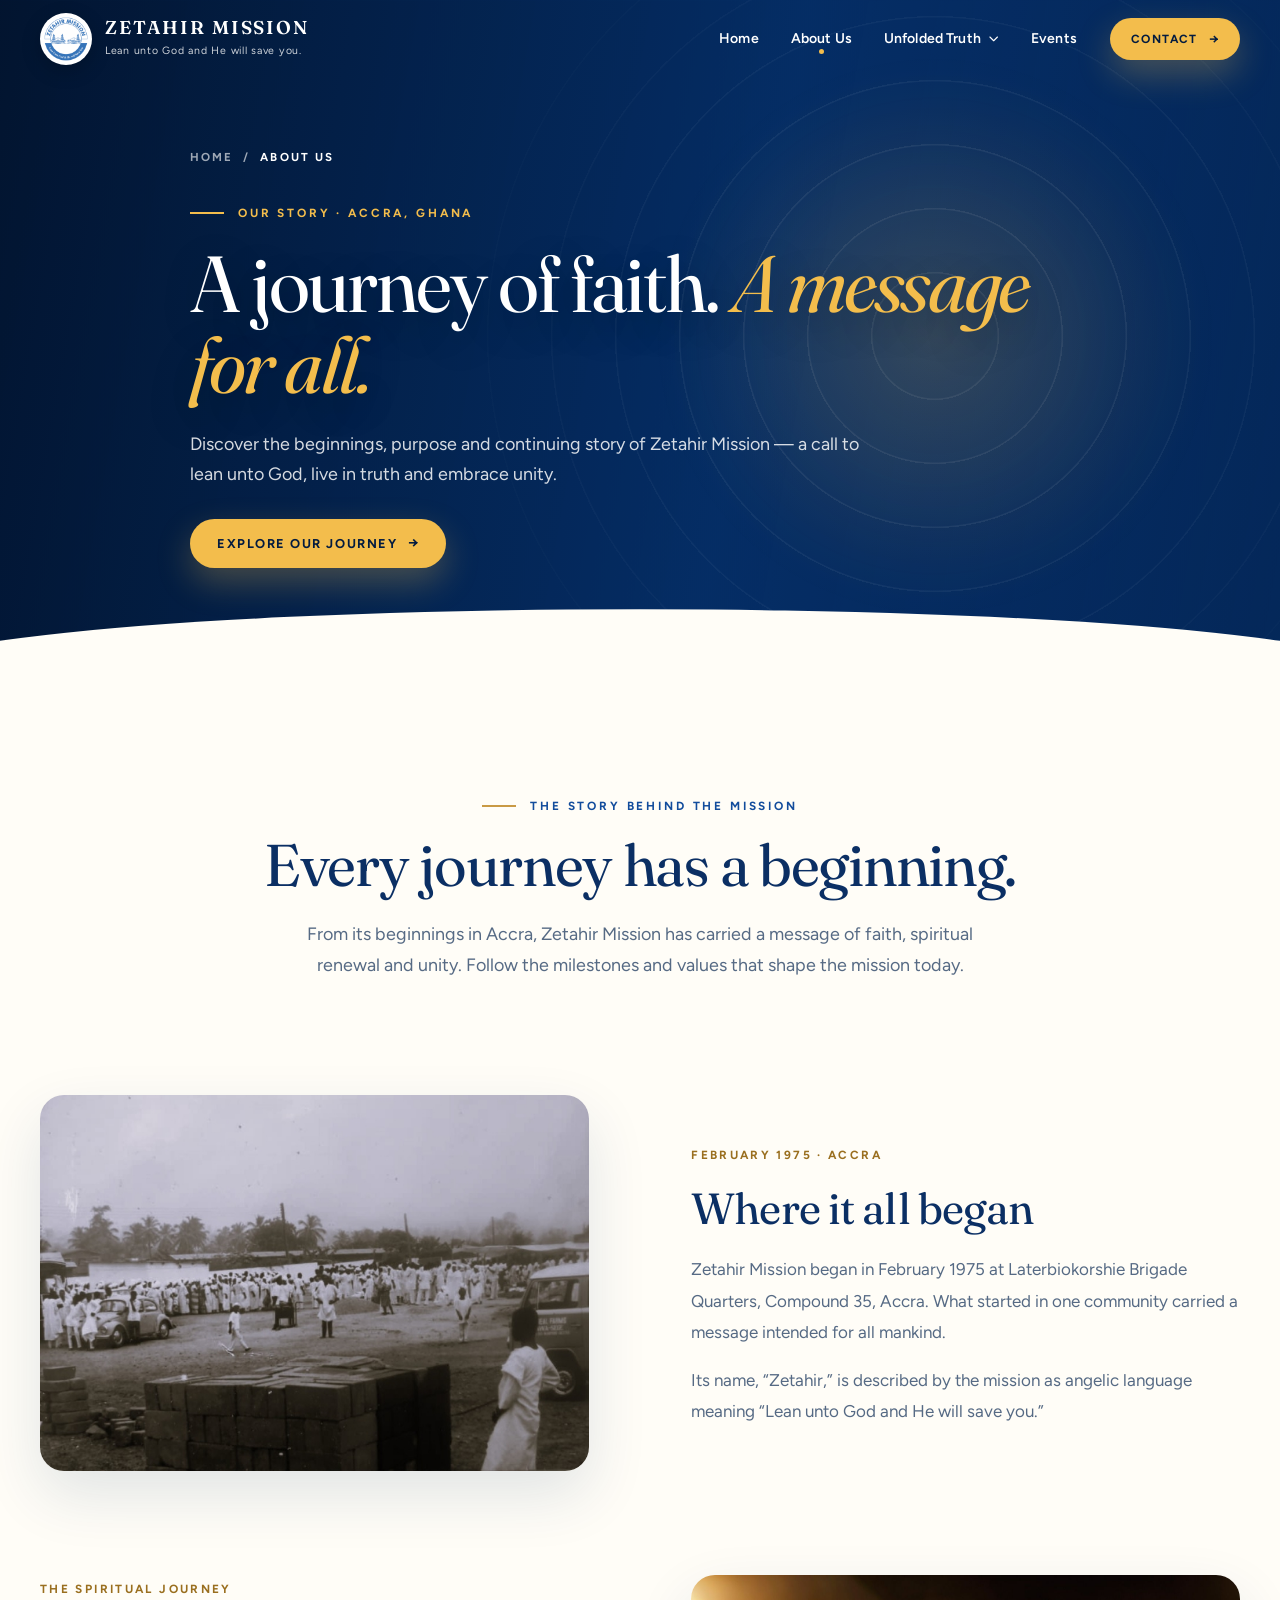
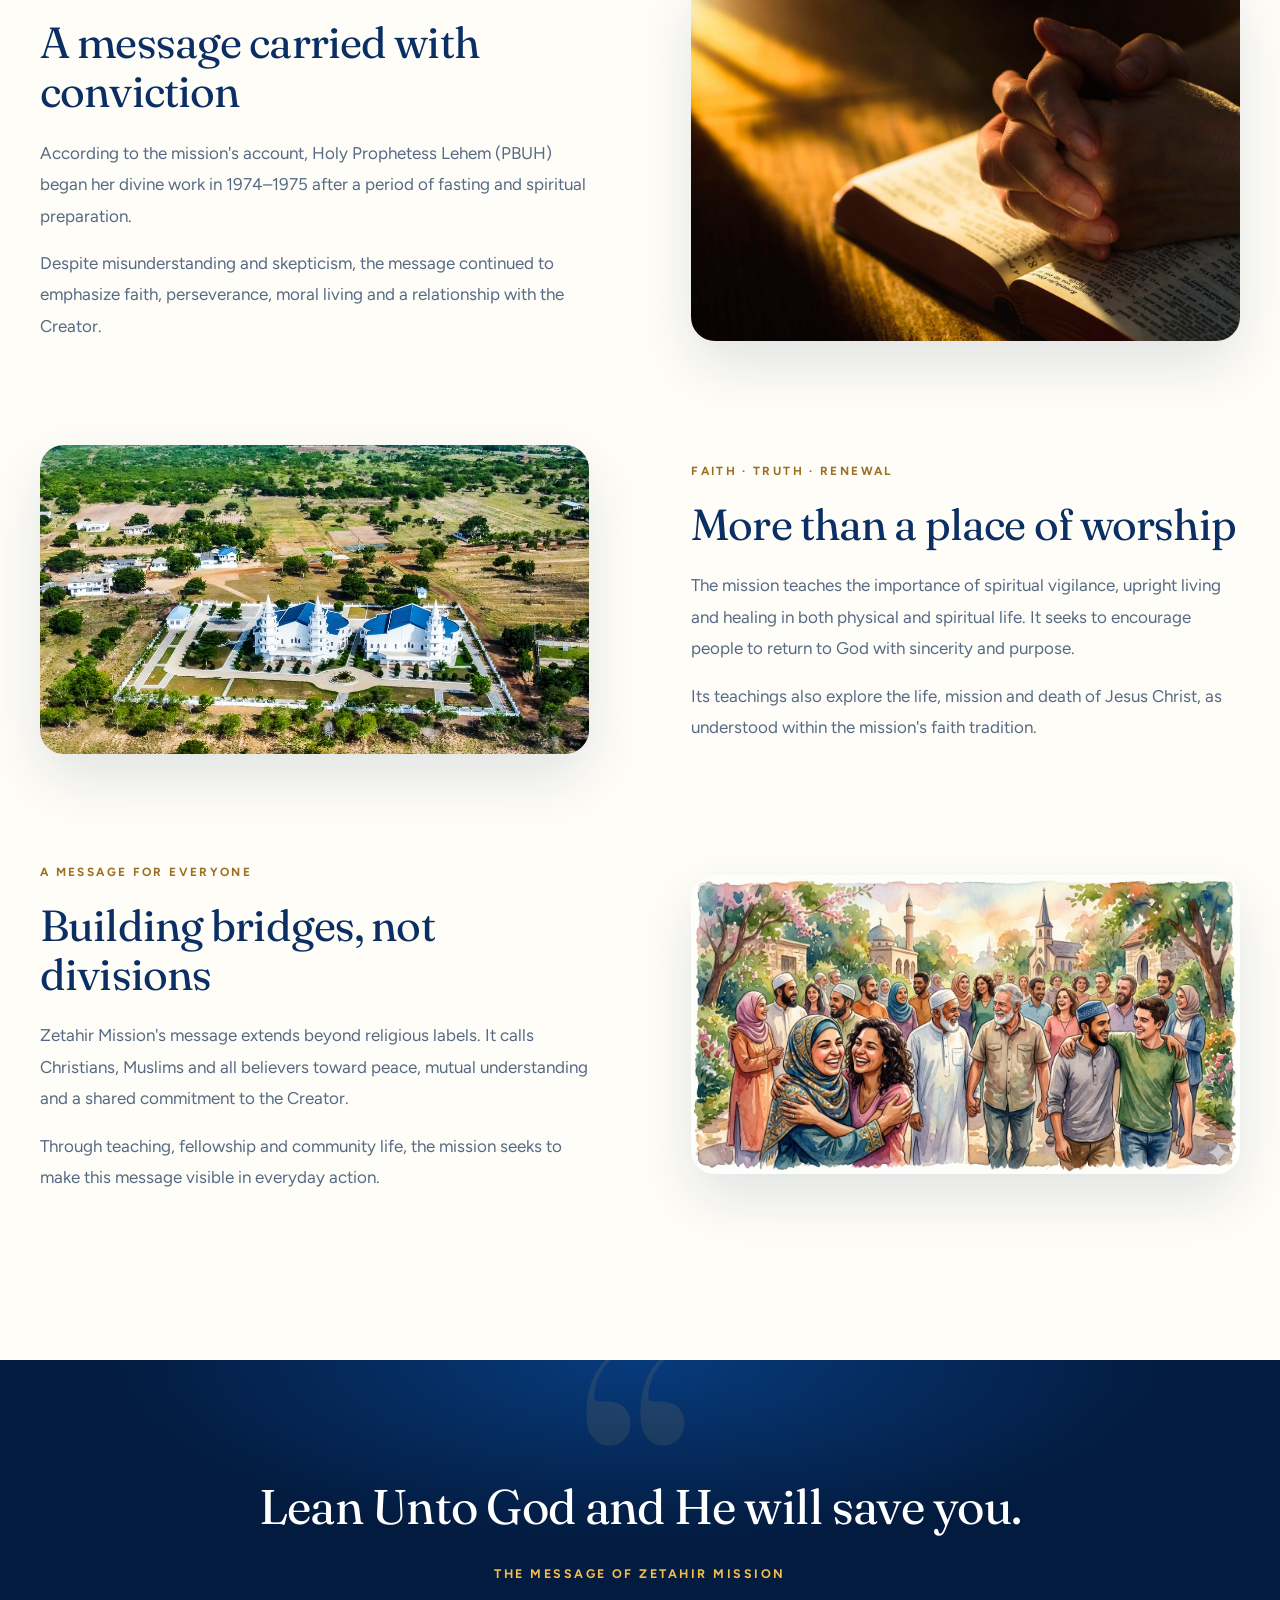
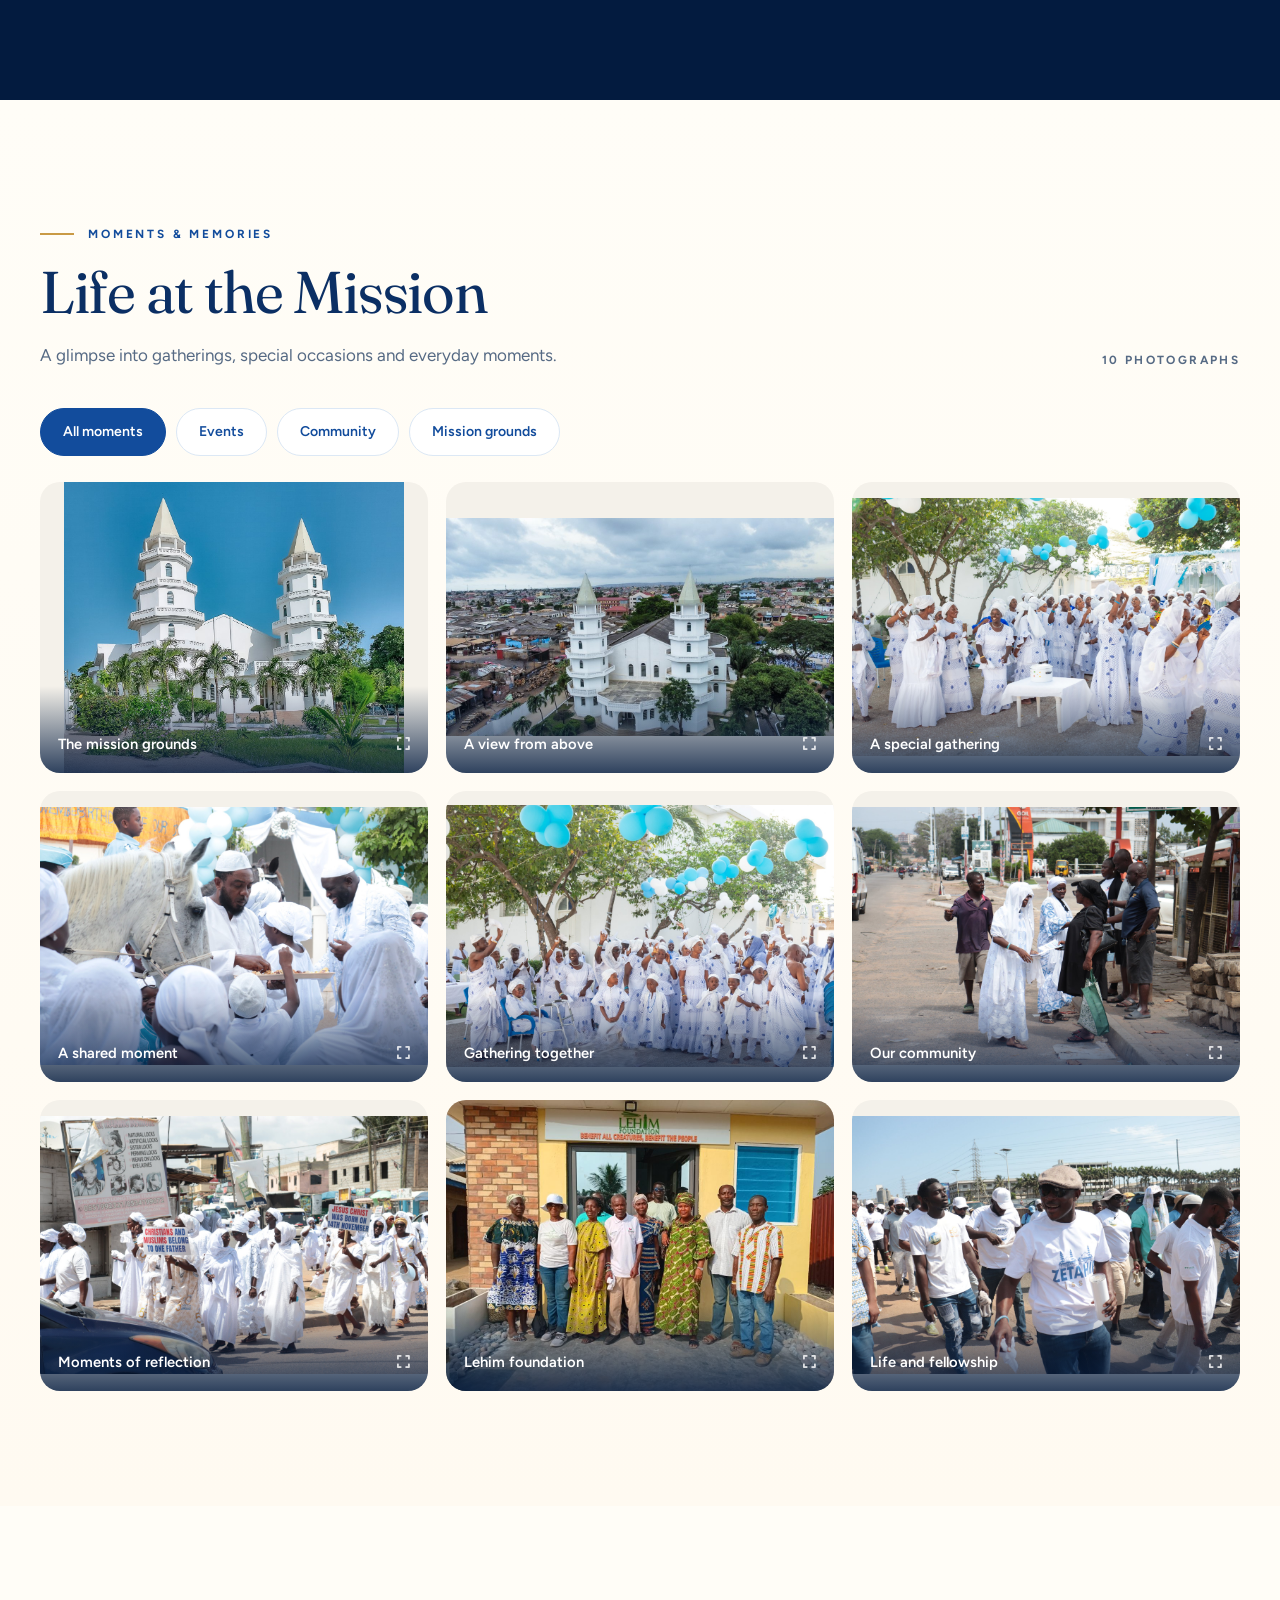
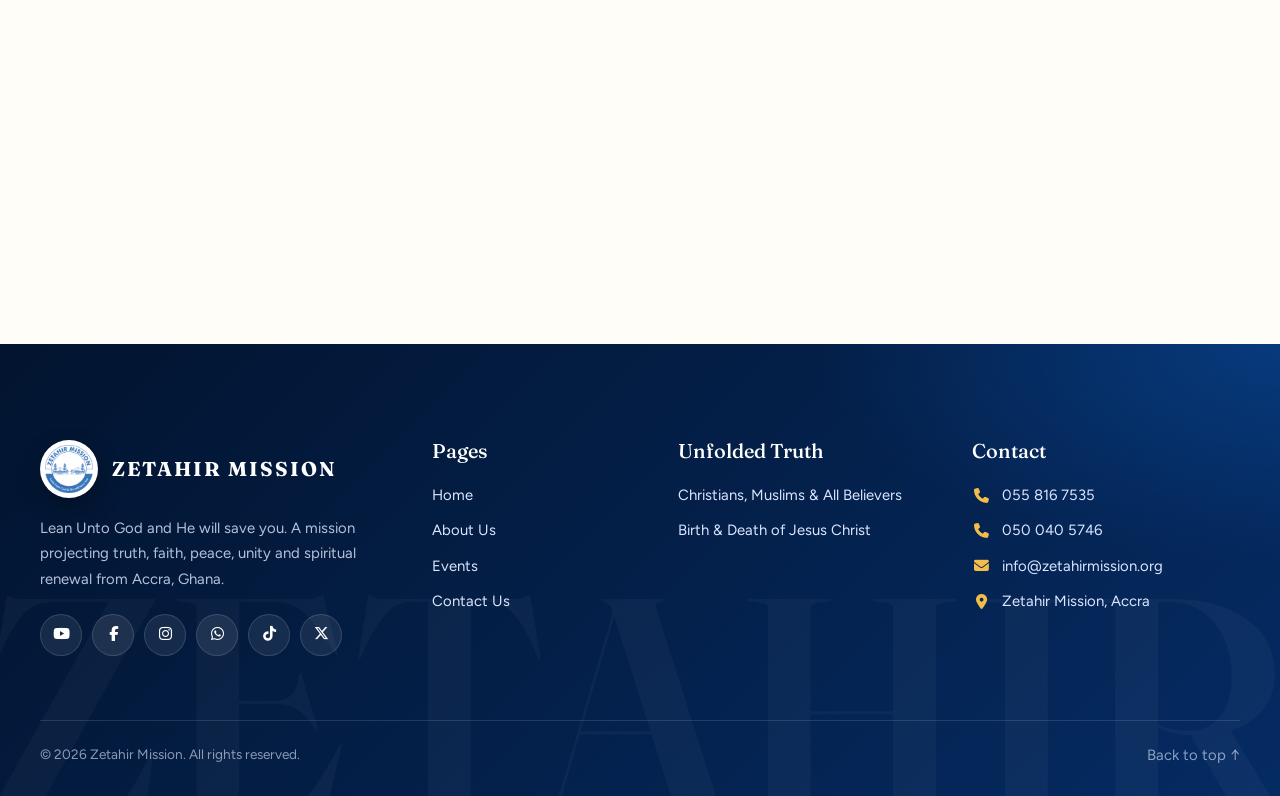
==== about.html @ e9dc1710 "add" ====
<!DOCTYPE html>
<html lang="en">
<head>
<meta charset="utf-8">
<meta name="viewport" content="width=device-width,initial-scale=1,viewport-fit=cover">
<title>About — Zetahir Mission</title>
<meta name="description" content="The story of Zetahir Mission: founded in Accra in February 1975, a message of faith, truth, spiritual renewal and unity for all believers.">
<meta name="theme-color" content="#031b3f">
<meta property="og:site_name" content="Zetahir Mission">
<meta property="og:title" content="About — Zetahir Mission">
<meta property="og:description" content="The story of Zetahir Mission: founded in Accra in February 1975, a message of faith, truth, spiritual renewal and unity for all believers.">
<meta property="og:type" content="website">
<link rel="icon" href="images/zlogo.png" type="image/png">
<link rel="apple-touch-icon" href="images/zlogo.png">
<link rel="preconnect" href="https://fonts.googleapis.com">
<link rel="preconnect" href="https://fonts.gstatic.com" crossorigin>
<link rel="stylesheet" href="https://fonts.googleapis.com/css2?family=Figtree:wght@400;500;600;700;800&family=Fraunces:ital,opsz,wght@0,9..144,300..700;1,9..144,300..700&display=swap">
<link rel="stylesheet" href="https://cdnjs.cloudflare.com/ajax/libs/font-awesome/6.7.2/css/all.min.css">
<link rel="stylesheet" href="css/common.css">
<link rel="stylesheet" href="css/aboutus.css">
<script>document.documentElement.classList.add('js')</script>
</head>
<body class="page-about">
<span id="top-of-page"></span>
<header class="site-header">
<a class="skip-link" href="#main">Skip to content</a>
<div class="container nav">
<a class="brand" href="index.html" aria-label="Zetahir Mission, home">
<img src="images/zlogo.png" alt="" width="52" height="52">
<span class="brand-text"><span class="brand-name">Zetahir Mission</span><span class="brand-tag">Lean unto God and He will save you.</span></span>
</a>
<button class="menu-btn" id="hamburger" type="button" aria-controls="navPanel" aria-expanded="false" aria-label="Open menu"><span></span><span></span></button>
<nav class="nav-panel" id="navPanel" aria-label="Main">
<ul class="nav-links">
<li><a href="index.html">Home</a></li>
<li><a href="about.html" aria-current="page">About Us</a></li>
<li class="has-sub">
<button class="sub-toggle" type="button" aria-expanded="false" aria-haspopup="true">Unfolded Truth <i class="fa-solid fa-chevron-down" aria-hidden="true"></i></button>
<ul class="sub">
<li><a href="christians-muslims-all-believers.html">Christians, Muslims &amp; All Believers</a></li>
<li><a href="birth-and-death.html">Birth &amp; Death of Jesus Christ</a></li>
</ul>
</li>
<li><a href="events.html">Events</a></li>
</ul>
<a class="btn btn-gold btn-sm nav-cta" href="contact.html">Contact</a>
</nav>
</div>
</header>
<main id="main">
<section class="page-hero" style="--hero-img:url('images/official/HP--30.jpg')">
<div class="container page-hero-inner">
<nav class="crumbs" aria-label="Breadcrumb"><a href="index.html">Home</a><span aria-hidden="true">/</span><span aria-current="page">About Us</span></nav>
<p class="eyebrow">Our Story · Accra, Ghana</p>
<h1>A journey of faith. <em>A message for all.</em></h1>
<p class="lede">Discover the beginnings, purpose and continuing story of Zetahir Mission — a call to lean unto God, live in truth and embrace unity.</p>
<a class="btn btn-gold" href="#our-journey">Explore our journey</a>
</div>
</section>

<section class="about-intro section" id="our-journey">
<div class="container">
<p class="eyebrow">The Story Behind the Mission</p>
<h2 class="section-title">Every journey has a beginning.</h2>
<p class="about-lead">From its beginnings in Accra, Zetahir Mission has carried a message of faith, spiritual renewal and unity. Follow the milestones and values that shape the mission today.</p>
</div>
</section>

<section class="story-timeline"><div class="container">
<article class="story-row"><div class="story-visual"><img src="images/official/oldZTimg3.jpg" alt="Aerial view of the mission grounds" loading="lazy"></div><div class="story-content"><span class="story-kicker">FEBRUARY 1975 · ACCRA</span><h2>Where it all began</h2><p>Zetahir Mission began in February 1975 at Laterbiokorshie Brigade Quarters, Compound 35, Accra. What started in one community carried a message intended for all mankind.</p><p>Its name, “Zetahir,” is described by the mission as angelic language meaning “Lean unto God and He will save you.”</p></div></article>
<article class="story-row reverse"><div class="story-visual"><img src="images/official/persistent prayers.jpg" alt="Photograph representing the mission's early journey" loading="lazy"></div><div class="story-content"><span class="story-kicker">THE SPIRITUAL JOURNEY</span><h2>A message carried with conviction</h2><p>According to the mission's account, Holy Prophetess Lehem (PBUH) began her divine work in 1974–1975 after a period of fasting and spiritual preparation.</p><p>Despite misunderstanding and skepticism, the message continued to emphasize faith, perseverance, moral living and a relationship with the Creator.</p></div></article>
<article class="story-row"><div class="story-visual"><img src="images/official/dji_fly_20230507_081540_103_1685180975117_photo_optimized.jpg" alt="Mission gathering and community setting" loading="lazy"></div><div class="story-content"><span class="story-kicker">FAITH · TRUTH · RENEWAL</span><h2>More than a place of worship</h2><p>The mission teaches the importance of spiritual vigilance, upright living and healing in both physical and spiritual life. It seeks to encourage people to return to God with sincerity and purpose.</p><p>Its teachings also explore the life, mission and death of Jesus Christ, as understood within the mission's faith tradition.</p></div></article>
<article class="story-row reverse"><div class="story-visual"><img src="images/official/christians and muslims.png" alt="A moment from the mission's community life" loading="lazy"></div><div class="story-content"><span class="story-kicker">A MESSAGE FOR EVERYONE</span><h2>Building bridges, not divisions</h2><p>Zetahir Mission's message extends beyond religious labels. It calls Christians, Muslims and all believers toward peace, mutual understanding and a shared commitment to the Creator.</p><p>Through teaching, fellowship and community life, the mission seeks to make this message visible in everyday action.</p></div></article>
</div></section>

<section class="quote-section">
<div class="container">
<blockquote>Lean Unto God and He will save you.</blockquote>
<cite>The message of Zetahir Mission</cite>
</div>
</section>

<section class="gallery-section section" id="gallery"><div class="container">
<div class="gallery-heading">
<div><p class="eyebrow">Moments &amp; Memories</p><h2 class="section-title">Life at the Mission</h2><p class="section-copy" style="margin-top:16px">A glimpse into gatherings, special occasions and everyday moments.</p></div>
<span class="gallery-count" aria-live="polite">10 PHOTOGRAPHS</span>
</div>
<div class="gallery-filters" role="group" aria-label="Filter gallery">
<button type="button" class="gallery-filter active" data-filter="all" aria-pressed="true">All moments</button>
<button type="button" class="gallery-filter" data-filter="events" aria-pressed="false">Events</button>
<button type="button" class="gallery-filter" data-filter="community" aria-pressed="false">Community</button>
<button type="button" class="gallery-filter" data-filter="grounds" aria-pressed="false">Mission grounds</button>
</div>

<div class="gallery-grid-new">

    <button
        class="gallery-tile"
        type="button"
        data-category="grounds"
        data-image="images/gallery/photo-01.jpg"
        data-caption="The mission grounds"
        aria-label="View photo: The mission grounds"
    >
        <img
            src="images/official/HP--29.jpg"
            alt="The mission grounds"
            loading="lazy"
        >

        <span class="gallery-overlay">
            <span>The mission grounds</span>
            <i class="fa-solid fa-expand" aria-hidden="true"></i>
        </span>
    </button>

    <button
        class="gallery-tile"
        type="button"
        data-category="grounds"
        data-image="images/gallery/photo-02.jpg"
        data-caption="A view from above"
        aria-label="View photo: A view from above"
    >
        <img
            src="images/official/dji_fly_20230422_160206_53_1682179811916_photo_optimized.jpg"
            alt="A view from above"
            loading="lazy"
        >

        <span class="gallery-overlay">
            <span>A view from above</span>
            <i class="fa-solid fa-expand" aria-hidden="true"></i>
        </span>
    </button>

    <button
        class="gallery-tile"
        type="button"
        data-category="events"
        data-image="images/gallery/photo-03.jpg"
        data-caption="A special gathering"
        aria-label="View photo: A special gathering"
    >
        <img
            src="images/official/_MG_0618.jpg"
            alt="A special gathering"
            loading="lazy"
        >

        <span class="gallery-overlay">
            <span>A special gathering</span>
            <i class="fa-solid fa-expand" aria-hidden="true"></i>
        </span>
    </button>

    <!-- <button
        class="gallery-tile"
        type="button"
        data-category="grounds"
        data-image="images/gallery/photo-04.jpg"
        data-caption="Spaces and surroundings"
        aria-label="View photo: Spaces and surroundings"
    >
        <img
            src="images/gallery/photo-04.jpg"
            alt="Spaces and surroundings"
            loading="lazy"
        >

        <span class="gallery-overlay">
            <span>Spaces and surroundings</span>
            <i class="fa-solid fa-expand" aria-hidden="true"></i>
        </span>
    </button> -->

    <button
        class="gallery-tile"
        type="button"
        data-category="community"
        data-image="images/gallery/photo-05.jpg"
        data-caption="A shared moment"
        aria-label="View photo: A shared moment"
    >
        <img
            src="images/official/IMG_7099.JPG"
            alt="A shared moment"
            loading="lazy"
        >

        <span class="gallery-overlay">
            <span>A shared moment</span>
            <i class="fa-solid fa-expand" aria-hidden="true"></i>
        </span>
    </button>

    <button
        class="gallery-tile"
        type="button"
        data-category="events"
        data-image="images/gallery/photo-06.jpg"
        data-caption="Gathering together"
        aria-label="View photo: Gathering together"
    >
        <img
            src="images/official/_MG_0643.jpg"
            alt="Gathering together"
            loading="lazy"
        >

        <span class="gallery-overlay">
            <span>Gathering together</span>
            <i class="fa-solid fa-expand" aria-hidden="true"></i>
        </span>
    </button>

    <button
        class="gallery-tile"
        type="button"
        data-category="community"
        data-image="images/gallery/photo-07.jpg"
        data-caption="Our community"
        aria-label="View photo: Our community"
    >
        <img
            src="images/official/IMG_6646.JPG"
            alt="Our community"
            loading="lazy"
        >

        <span class="gallery-overlay">
            <span>Our community</span>
            <i class="fa-solid fa-expand" aria-hidden="true"></i>
        </span>
    </button>

    <button
        class="gallery-tile"
        type="button"
        data-category="events"
        data-image="images/gallery/photo-08.jpg"
        data-caption="Moments of reflection"
        aria-label="View photo: Moments of reflection"
    >
        <img
            src="images/official/IMG_6878.JPG"
            alt="Moments of reflection"
            loading="lazy"
        >

        <span class="gallery-overlay">
            <span>Moments of reflection</span>
            <i class="fa-solid fa-expand" aria-hidden="true"></i>
        </span>
    </button>

    <button
        class="gallery-tile"
        type="button"
        data-category="grounds"
        data-image="images/gallery/photo-09.jpg"
        data-caption="Around the mission"
        aria-label="View photo: Around the mission"
    >
        <img
            src="images/official/lehim foundation.jpeg"
            alt="Lehim foundation"
            loading="lazy"
        >

        <span class="gallery-overlay">
            <span>Lehim foundation</span>
            <i class="fa-solid fa-expand" aria-hidden="true"></i>
        </span>
    </button>

    <button
        class="gallery-tile"
        type="button"
        data-category="community"
        data-image="images/gallery/photo-10.jpg"
        data-caption="Life and fellowship"
        aria-label="View photo: Life and fellowship"
    >
        <img
            src="images/official/IMG_3451.JPG"
            alt="Life and fellowship"
            loading="lazy"
        >

        <span class="gallery-overlay">
            <span>Life and fellowship</span>
            <i class="fa-solid fa-expand" aria-hidden="true"></i>
        </span>
    </button>

</div>

</div></section>

<section class="cta-band"><div class="container">
<div class="cta-card">
<div>
<p class="eyebrow">Stay Connected</p>
<h2>Be part of the story.</h2>
<p>Discover upcoming gatherings and find out how to connect with Zetahir Mission.</p>
</div>
<div class="cta-actions">
<a class="btn btn-gold" href="events.html">Explore events</a>
<a class="btn btn-ghost" href="contact.html">Contact us</a>
</div>
</div>
</div></section>
</main>
<div class="gallery-lightbox" id="galleryLightbox" role="dialog" aria-modal="true" aria-label="Photo viewer" hidden><button type="button" class="lightbox-close" aria-label="Close photo viewer">&times;</button><button type="button" class="lightbox-prev" aria-label="Previous photo">&#8249;</button><figure><img src="" alt=""><figcaption></figcaption></figure><button type="button" class="lightbox-next" aria-label="Next photo">&#8250;</button></div>
<footer class="footer">
<div class="container">
<div class="footer-grid">
<div class="footer-col">
<div class="footer-logo"><img src="images/zlogo.png" alt="" width="58" height="58"><strong>Zetahir Mission</strong></div>
<p>Lean Unto God and He will save you. A mission projecting truth, faith, peace, unity and spiritual renewal from Accra, Ghana.</p>
<div class="socials" aria-label="Zetahir Mission social media">
<a aria-label="YouTube" href="https://www.youtube.com/@zetahirmission" rel="noopener noreferrer" target="_blank"><i class="fa-brands fa-youtube"></i></a>
<a aria-label="Facebook" href="https://www.facebook.com/zetahirmission" rel="noopener noreferrer" target="_blank"><i class="fa-brands fa-facebook-f"></i></a>
<a aria-label="Instagram" href="https://www.instagram.com/zetahirmission" rel="noopener noreferrer" target="_blank"><i class="fa-brands fa-instagram"></i></a>
<a aria-label="WhatsApp" href="https://wa.me/233558167535" rel="noopener noreferrer" target="_blank"><i class="fa-brands fa-whatsapp"></i></a>
<a aria-label="TikTok" href="https://www.tiktok.com/@mission.zetahir?_r=1&amp;_t=ZS-98vcGYp7Eo9" rel="noopener noreferrer" target="_blank"><i class="fa-brands fa-tiktok"></i></a>
<a aria-label="X / Twitter" href="https://x.com/zetahirmission?s=11" rel="noopener noreferrer" target="_blank"><i class="fa-brands fa-x-twitter"></i></a>
</div>
</div>
<div class="footer-col">
<h4>Pages</h4>
<a href="index.html">Home</a>
<a href="about.html">About Us</a>
<a href="events.html">Events</a>
<a href="contact.html">Contact Us</a>
</div>
<div class="footer-col">
<h4><a href="index.html#unfolded-truth">Unfolded Truth</a></h4>
<a href="christians-muslims-all-believers.html">Christians, Muslims &amp; All Believers</a>
<a href="birth-and-death.html">Birth &amp; Death of Jesus Christ</a>
</div>
<div class="footer-col">
<h4><a href="contact.html">Contact</a></h4>
<a class="footer-contact" href="tel:+233558167535" aria-label="Call Zetahir Mission on 055 816 7535"><i class="fa-solid fa-phone" aria-hidden="true"></i><span>055 816 7535</span></a>
<a class="footer-contact" href="tel:+233500405746" aria-label="Call Zetahir Mission on 050 040 5746"><i class="fa-solid fa-phone" aria-hidden="true"></i><span>050 040 5746</span></a>
<a class="footer-contact" href="mailto:info@zetahirmission.org" aria-label="Email Zetahir Mission at info@zetahirmission.org"><i class="fa-solid fa-envelope" aria-hidden="true"></i><span>info@zetahirmission.org</span></a>
<a class="footer-contact" href="https://maps.app.goo.gl/zoXuycbfuRJbbWBy5" rel="noopener noreferrer" target="_blank" aria-label="Open Zetahir Mission location in Google Maps"><i class="fa-solid fa-location-dot" aria-hidden="true"></i><span>Zetahir Mission, Accra</span></a>
</div>
</div>
<div class="footer-bottom">
<span>&copy; <span data-year>2026</span> Zetahir Mission. All rights reserved.</span>
<a href="#top-of-page">Back to top &uarr;</a>
</div>
</div>
</footer>
<script src="js/app.js"></script>
<script src="js/about-gallery.js"></script>
</body>
</html>
---- css/common.css ----
/* ==========================================================================
   ZETAHIR MISSION — shared design system
   Palette unchanged: deep blues, gold, ivory/cream.
   Look: arched "doorway" forms, concentric light rings, editorial serif type.
   ========================================================================== */

:root{
  --blue:#124c9c;
  --deep:#0b2f64;
  --midnight:#031b3f;
  --electric:#0e6bd8;
  --gold:#c99a45;
  --gold-bright:#f3bd4c;
  --sky:#eaf5ff;
  --cream:#fffaf1;
  --ivory:#fffdf7;
  --ink:#17304f;
  --muted:#566a84;
  --line:#dce8f5;
  --serif:"Fraunces",Georgia,"Times New Roman",serif;
  --sans:"Figtree",system-ui,-apple-system,"Segoe UI",Roboto,Arial,sans-serif;
  --nav-h:78px;
  --shadow:0 24px 60px rgba(11,47,100,.12);
  --ease:cubic-bezier(.2,.8,.2,1);
}

/* ---------- Base ---------- */
*,*::before,*::after{box-sizing:border-box}
html{scroll-behavior:smooth;scroll-padding-top:calc(var(--nav-h) + 16px);-webkit-text-size-adjust:100%}
body{margin:0;font-family:var(--sans);font-size:1.0625rem;line-height:1.7;color:var(--ink);background:var(--ivory);overflow-x:hidden;-webkit-font-smoothing:antialiased;text-rendering:optimizeLegibility}
h1,h2,h3,h4{margin:0;font-family:var(--serif);font-weight:400;font-optical-sizing:auto;line-height:1.1}
p{margin:0}
ul{margin:0;padding:0;list-style:none}
a{color:inherit;text-decoration:none}
img{max-width:100%;display:block}
button{font:inherit}
::selection{background:var(--gold-bright);color:var(--midnight)}
:focus-visible{outline:3px solid var(--gold-bright);outline-offset:3px;border-radius:6px}

.container{width:min(1200px,calc(100% - 48px));margin-inline:auto}
.skip-link{position:absolute;left:16px;top:-80px;z-index:300;background:var(--gold-bright);color:var(--midnight);padding:10px 18px;border-radius:999px;font-weight:700;transition:top .2s}
.skip-link:focus{top:12px}

/* ---------- Type & ornaments ---------- */
.eyebrow{display:inline-flex;align-items:center;gap:14px;font-size:.74rem;font-weight:700;letter-spacing:.24em;text-transform:uppercase;color:var(--blue)}
.eyebrow::before{content:"";width:34px;height:2px;background:var(--gold);flex:none}
.on-dark .eyebrow,.hero .eyebrow,.page-hero .eyebrow,.quote-section .eyebrow{color:var(--gold-bright)}
.on-dark .eyebrow::before,.hero .eyebrow::before,.page-hero .eyebrow::before{background:var(--gold-bright)}
.section{position:relative;padding:clamp(72px,9vw,128px) 0}
.section-title{font-size:clamp(2.2rem,4.6vw,3.9rem);letter-spacing:-.022em;color:var(--deep);margin-top:16px}
.section-title em,.hero h1 em{font-style:italic;color:var(--gold)}
.section-copy{color:var(--muted);max-width:62ch}
.copy-stack>*+*{margin-top:20px}
.center{text-align:center}
.center .eyebrow{justify-content:center}
.center .eyebrow::after{content:"";width:34px;height:2px;background:var(--gold);flex:none}
.center .section-copy{margin-inline:auto}

/* ---------- Buttons ---------- */
.btn{display:inline-flex;align-items:center;justify-content:center;gap:.7rem;padding:15px 26px;border-radius:999px;border:1.5px solid transparent;font-family:var(--sans);font-size:.8rem;font-weight:700;letter-spacing:.12em;text-transform:uppercase;line-height:1.2;cursor:pointer;transition:transform .3s var(--ease),background .25s,color .25s,border-color .25s,box-shadow .3s}
.btn:not(.no-arrow)::after{content:"\2192";font-size:1.1em;letter-spacing:0;transition:transform .3s var(--ease)}
.btn:hover::after{transform:translateX(4px)}
.btn:hover{transform:translateY(-2px)}
.btn-primary{background:var(--blue);color:#fff;box-shadow:0 14px 30px rgba(18,76,156,.25)}
.btn-primary:hover{background:var(--deep)}
.btn-gold{background:var(--gold-bright);color:var(--midnight);box-shadow:0 14px 34px rgba(243,189,76,.28)}
.btn-gold:hover{background:#fff}
.btn-ghost{background:transparent;color:#fff;border-color:rgba(255,255,255,.4)}
.btn-ghost:hover{background:#fff;color:var(--midnight)}
.btn-outline{background:transparent;color:var(--blue);border-color:rgba(18,76,156,.35)}
.btn-outline:hover{background:var(--blue);color:#fff}
.btn-sm{padding:12px 20px;font-size:.74rem}

/* ---------- Image slots with graceful fallback ---------- */
.media{position:relative;overflow:hidden;isolation:isolate;background:linear-gradient(150deg,#0b2f64,#124c9c 62%,#0e6bd8)}
.media::before{content:"";position:absolute;inset:0;z-index:0;background:radial-gradient(circle at 72% 28%,rgba(243,189,76,.38),transparent 42%),repeating-radial-gradient(circle at 72% 28%,transparent 0 34px,rgba(255,255,255,.09) 35px 36px)}
.media-icon{position:absolute;inset:0;z-index:1;display:grid;place-items:center;color:rgba(255,255,255,.9);font-size:clamp(2.4rem,5vw,3.6rem)}
.media img{position:absolute;inset:0;z-index:2;width:100%;height:100%;object-fit:cover}
.arch-frame{border-radius:999px 999px 24px 24px;aspect-ratio:4/5;width:100%;max-width:520px;box-shadow:var(--shadow)}
.arch-frame.wide{aspect-ratio:5/6}

/* ==========================================================================
   Header & navigation
   ========================================================================== */
.site-header{--hc:#fff;--hh:rgba(255,255,255,.12);position:fixed;top:0;left:0;right:0;z-index:100;transition:background .35s,box-shadow .35s}
.site-header.is-solid{--hc:var(--deep);--hh:rgba(18,76,156,.08);background:rgba(255,253,247,.94);-webkit-backdrop-filter:saturate(160%) blur(16px);backdrop-filter:saturate(160%) blur(16px);box-shadow:0 1px 0 rgba(18,76,156,.1),0 14px 34px rgba(3,27,63,.06)}
.nav{height:var(--nav-h);display:flex;align-items:center;justify-content:space-between;gap:24px}
.brand{display:flex;align-items:center;gap:13px;color:var(--hc);min-width:0;flex:0 1 auto}
.brand img{width:52px;height:52px;flex:none;border-radius:50%;background:#fff;padding:2px;box-shadow:0 6px 20px rgba(0,0,0,.2)}
.brand-text{min-width:0}
.brand-name{display:block;font-family:var(--serif);font-weight:600;font-size:1.16rem;letter-spacing:.1em;text-transform:uppercase;line-height:1.1;white-space:nowrap}
.brand-tag{display:block;margin-top:4px;font-size:.66rem;letter-spacing:.07em;opacity:.8;white-space:nowrap}

.nav-panel{display:flex;align-items:center;gap:18px}
.nav-links{display:flex;align-items:center;gap:2px}
.nav-links>li>a,.sub-toggle{position:relative;display:inline-flex;align-items:center;gap:8px;padding:11px 15px;border:0;border-radius:999px;background:none;color:var(--hc);font:600 .88rem/1 var(--sans);letter-spacing:.01em;cursor:pointer;white-space:nowrap;transition:background .2s,color .2s}
.nav-links>li>a:hover,.sub-toggle:hover,.has-sub.open>.sub-toggle{background:var(--hh)}
.nav-links>li>a::after,.sub-toggle::after{content:"";position:absolute;left:50%;bottom:3px;width:5px;height:5px;margin-left:-2.5px;border-radius:50%;background:var(--gold-bright);transform:scale(0);transition:transform .3s var(--ease)}
.nav-links>li>a[aria-current="page"]::after,.has-sub.is-current>.sub-toggle::after{transform:scale(1)}
.sub-toggle i{font-size:.62rem;transition:transform .3s var(--ease)}
.has-sub.open>.sub-toggle i{transform:rotate(180deg)}
.has-sub{position:relative}
.sub{position:absolute;top:calc(100% + 12px);left:50%;min-width:340px;padding:8px;background:#fff;border-radius:20px;box-shadow:0 34px 80px rgba(3,27,63,.28);opacity:0;visibility:hidden;transform:translate(-50%,8px);transition:opacity .25s,transform .3s var(--ease),visibility .25s}
.sub::before{content:"";position:absolute;left:0;right:0;top:-14px;height:14px}
.has-sub.open>.sub{opacity:1;visibility:visible;transform:translate(-50%,0)}
@media (hover:hover) and (min-width:1025px){.has-sub:hover>.sub{opacity:1;visibility:visible;transform:translate(-50%,0)}.has-sub:hover>.sub-toggle{background:var(--hh)}.has-sub:hover>.sub-toggle i{transform:rotate(180deg)}}
.sub a{display:block;padding:13px 16px;border-radius:13px;color:var(--ink);font-size:.95rem;font-weight:600;line-height:1.35;transition:background .2s,color .2s}
.sub a:hover,.sub a[aria-current="page"]{background:var(--sky);color:var(--blue)}

.menu-btn{display:none;position:relative;flex:none;width:50px;height:50px;border-radius:50%;border:1.5px solid currentColor;background:transparent;color:var(--hc);cursor:pointer}
.menu-btn span{position:absolute;left:14px;right:14px;height:2px;border-radius:2px;background:currentColor;transition:transform .3s var(--ease),top .3s var(--ease)}
.menu-btn span:nth-child(1){top:19px}
.menu-btn span:nth-child(2){top:27px}
.menu-btn[aria-expanded="true"] span:nth-child(1){top:23px;transform:rotate(45deg)}
.menu-btn[aria-expanded="true"] span:nth-child(2){top:23px;transform:rotate(-45deg)}

/* ==========================================================================
   Home hero
   ========================================================================== */
.hero{position:relative;isolation:isolate;overflow:hidden;color:#fff;display:grid;align-items:center;min-height:min(100svh,920px);padding:calc(var(--nav-h) + 40px) 0 110px;background:radial-gradient(110% 90% at 88% 8%,#0a4ba3 0%,transparent 58%),radial-gradient(80% 70% at 0% 100%,rgba(243,189,76,.2),transparent 62%),linear-gradient(160deg,#02142f,#031b3f 55%,#052a61)}
.hero::before,.page-hero::before{content:"";position:absolute;z-index:-1;right:-16%;top:50%;width:min(1100px,140vw);aspect-ratio:1;transform:translateY(-50%);border-radius:50%;background:radial-gradient(circle,rgba(243,189,76,.2),transparent 36%),repeating-radial-gradient(circle,transparent 0 62px,rgba(255,255,255,.07) 63px 64px);-webkit-mask-image:radial-gradient(circle,#000 18%,transparent 68%);mask-image:radial-gradient(circle,#000 18%,transparent 68%);animation:halo 9s ease-in-out infinite alternate;pointer-events:none}
@keyframes halo{from{transform:translateY(-50%) scale(.97);opacity:.75}to{transform:translateY(-50%) scale(1.04);opacity:1}}
.hero::after,.page-hero::after{content:"";position:absolute;z-index:2;left:0;right:0;bottom:-1px;height:64px;background:var(--ivory);clip-path:ellipse(58% 100% at 50% 100%);pointer-events:none}
.hero-grid{position:relative;z-index:3;display:grid;grid-template-columns:1.05fr .95fr;gap:clamp(36px,6vw,92px);align-items:center}
.hero h1{margin-top:22px;font-size:clamp(3rem,6.3vw,5.9rem);line-height:.96;letter-spacing:-.035em;font-weight:400;text-shadow:0 14px 44px rgba(0,0,0,.25)}
.hero h1 em{color:var(--gold-bright)}
.hero .intro{margin:26px 0 34px;max-width:54ch;font-size:1.14rem;color:rgba(255,255,255,.84)}
.hero-actions{display:flex;flex-wrap:wrap;gap:12px}
.mission-note{margin-top:38px;padding:4px 0 4px 20px;border-left:2px solid var(--gold-bright);font-family:var(--serif);font-style:italic;font-size:1.25rem;color:#fff;max-width:34ch}

/* Family of Abraham — an arch with a glass finish */
.family-diagram{position:relative;width:100%;max-width:470px;margin-inline:auto;padding:84px 36px 34px;text-align:center;color:#fff;background:linear-gradient(175deg,rgba(14,107,216,.32),rgba(3,27,63,.82) 62%),#04204a;border:1px solid rgba(243,189,76,.4);border-radius:999px 999px 26px 26px;box-shadow:0 44px 100px rgba(0,0,0,.4),inset 0 0 0 9px rgba(255,255,255,.03)}
.family-diagram::before{content:"";position:absolute;inset:12px;border:1px solid rgba(255,255,255,.1);border-radius:999px 999px 16px 16px;pointer-events:none}
.diagram-title{font-size:.7rem;font-weight:700;letter-spacing:.3em;color:var(--gold-bright)}
.family-diagram .god{margin-top:6px;font-family:var(--serif);font-size:3.2rem;line-height:1.1;letter-spacing:.06em;text-shadow:0 0 36px rgba(243,189,76,.5)}
.family-diagram .arrow{width:2px;height:34px;margin:4px auto 8px;background:linear-gradient(var(--gold-bright),rgba(243,189,76,.2));position:relative}
.family-diagram .arrow::after{content:"";position:absolute;left:50%;bottom:-2px;width:8px;height:8px;margin-left:-4px;border-radius:50%;background:var(--gold-bright)}
.abraham{display:inline-block;padding:10px 22px;border-radius:999px;background:var(--gold-bright);color:var(--midnight)}
.abraham strong{display:block;font-size:1.08rem;letter-spacing:.14em;line-height:1.2}
.abraham span{display:block;font-size:.6rem;font-weight:700;letter-spacing:.18em}
.branch-wrap{position:relative;display:grid;grid-template-columns:minmax(0,1fr) minmax(0,1fr);gap:14px;margin-top:34px}
.branch-wrap::before{content:"";position:absolute;top:-18px;left:25%;right:25%;height:2px;background:rgba(243,189,76,.65)}
.branch{position:relative;padding:20px 8px;border-radius:18px;background:rgba(255,255,255,.07);border:1px solid rgba(255,255,255,.15)}
.branch::before{content:"";position:absolute;top:-18px;left:50%;width:2px;height:18px;background:rgba(243,189,76,.65)}
.branch strong{display:block;font-family:var(--serif);font-size:1.3rem;font-weight:500;letter-spacing:.04em}
.branch small{display:block;margin-top:4px;font-size:.66rem;font-weight:700;letter-spacing:.2em;text-transform:uppercase;color:var(--gold-bright)}
.one-family{margin-top:26px;font-family:var(--serif);font-size:1.55rem}
.one-family span{font-style:italic;color:var(--gold-bright)}
.diagram-foot{margin:10px auto 0;max-width:34ch;font-size:.88rem;line-height:1.6;color:rgba(255,255,255,.7)}

/* ==========================================================================
   Inner-page hero
   ========================================================================== */
.page-hero{position:relative;isolation:isolate;overflow:hidden;display:flex;align-items:flex-end;color:#fff;min-height:clamp(460px,64vh,620px);padding:calc(var(--nav-h) + 70px) 0 104px;background-color:var(--midnight);background-image:linear-gradient(100deg,rgba(2,20,47,.97) 0%,rgba(5,48,107,.86) 58%,rgba(5,48,107,.6) 100%),var(--hero-img,none);background-size:cover;background-position:center}
.page-hero .container{position:relative;z-index:3}
.page-hero-inner{max-width:900px}
.crumbs{display:flex;flex-wrap:wrap;gap:10px;margin-bottom:26px;font-size:.72rem;font-weight:700;letter-spacing:.18em;text-transform:uppercase;color:rgba(255,255,255,.62)}
.crumbs a{transition:color .2s}.crumbs a:hover{color:var(--gold-bright)}
.crumbs [aria-current]{color:#fff}
.page-hero h1{margin-top:20px;font-size:clamp(2.7rem,6.2vw,5.4rem);line-height:1.02;letter-spacing:-.03em;text-shadow:0 12px 44px rgba(0,0,0,.3)}
.page-hero h1 em{font-style:italic;color:var(--gold-bright)}
.page-hero .lede{margin-top:24px;max-width:62ch;font-size:1.12rem;color:rgba(255,255,255,.84)}
.page-hero .btn{margin-top:30px}

/* ==========================================================================
   Home sections
   ========================================================================== */
.home-opening-grid{display:grid;grid-template-columns:.95fr 1.05fr;gap:clamp(36px,7vw,100px);align-items:start}
.opening-copy{font-family:var(--serif);font-size:clamp(1.12rem,1.6vw,1.32rem);line-height:1.8;color:#34506f}
.opening-copy p+p{margin-top:22px}
.opening-copy p:first-child::first-letter{float:left;margin:.08em .12em 0 0;font-size:4.4em;line-height:.78;font-weight:500;color:var(--gold)}

.two-col{display:grid;grid-template-columns:1fr 1fr;gap:clamp(36px,7vw,100px);align-items:center}
.sky{background:linear-gradient(180deg,#f4faff,var(--sky))}
.soft{background:linear-gradient(180deg,var(--ivory),var(--cream))}
.facts{display:grid;grid-template-columns:repeat(3,1fr);gap:18px;padding-top:26px;margin-top:30px!important;border-top:1px solid rgba(18,76,156,.18)}
.facts strong{display:block;font-family:var(--serif);font-size:clamp(1.7rem,3vw,2.3rem);font-weight:500;color:var(--deep);line-height:1.1}
.facts span{display:block;margin-top:4px;font-size:.8rem;line-height:1.4;color:var(--muted)}

.pillars{display:grid;grid-template-columns:repeat(4,1fr);gap:22px;margin-top:56px}
.pillar{position:relative;padding:34px 26px 30px;border-radius:22px;background:#fff;border:1px solid var(--line);transition:transform .4s var(--ease),box-shadow .4s,border-color .3s}
.pillar::before{content:"";position:absolute;top:0;left:26px;width:44px;height:3px;background:var(--gold);border-radius:0 0 3px 3px}
.pillar:hover{transform:translateY(-6px);box-shadow:var(--shadow);border-color:transparent}
.pillar .icon{display:grid;place-items:center;width:58px;height:58px;margin-bottom:22px;border-radius:50% 50% 50% 8px;background:var(--sky);color:var(--blue);font-size:1.3rem;transition:background .3s,color .3s}
.pillar:hover .icon{background:var(--blue);color:#fff}
.pillar h3{font-size:1.55rem;color:var(--deep);margin-bottom:8px}
.pillar p{font-size:.95rem;color:var(--muted)}

.purpose-grid{display:grid;grid-template-columns:repeat(3,1fr);gap:22px;margin-top:56px}
.purpose-card{position:relative;overflow:hidden;padding:40px 32px 36px;border-radius:26px;background:#fff;border:1px solid var(--line);transition:transform .4s var(--ease),box-shadow .4s}
.purpose-card:hover{transform:translateY(-6px);box-shadow:var(--shadow)}
.purpose-card>span{display:block;margin-bottom:26px;font-family:var(--serif);font-size:4.2rem;line-height:.9;font-weight:500;color:transparent;-webkit-text-stroke:1.5px var(--gold)}
.purpose-card h3{font-size:1.6rem;line-height:1.18;color:var(--deep)}
.purpose-card p{margin-top:14px;color:var(--muted);font-size:.98rem}
.purpose-heading{max-width:820px}
.purpose-heading .section-copy{margin-top:18px}

.quote-section{position:relative;isolation:isolate;overflow:hidden;padding:clamp(72px,9vw,120px) 0;text-align:center;color:#fff;background:radial-gradient(70% 90% at 50% 0,rgba(14,107,216,.4),transparent 60%),var(--midnight)}
.quote-section::before{content:"\201C";position:absolute;z-index:-1;left:50%;top:-.12em;transform:translateX(-50%);font-family:var(--serif);font-size:clamp(14rem,32vw,26rem);line-height:1;color:rgba(243,189,76,.1)}
.quote-section p,.quote-section blockquote{margin:0 auto;max-width:21em;font-family:var(--serif);font-size:clamp(1.8rem,3.8vw,3.3rem);line-height:1.28;letter-spacing:-.015em}
.quote-section small,.quote-section cite{display:block;margin-top:26px;font-style:normal;font-size:.78rem;font-weight:700;letter-spacing:.2em;text-transform:uppercase;color:var(--gold-bright)}

.card-grid{display:grid;grid-template-columns:repeat(3,1fr);gap:24px;margin-top:56px}
.info-card{display:flex;flex-direction:column;overflow:hidden;border-radius:26px;background:#fff;border:1px solid var(--line);transition:transform .4s var(--ease),box-shadow .4s}
.info-card:hover{transform:translateY(-8px);box-shadow:var(--shadow)}
.info-card .media{aspect-ratio:16/11}
.info-card .media img{transition:transform .7s var(--ease)}
.info-card:hover .media img{transform:scale(1.06)}
.info-card .content{display:flex;flex-direction:column;flex:1;padding:28px 28px 30px}
.info-card h3{font-size:1.5rem;line-height:1.2;color:var(--deep)}
.info-card p{margin-top:10px;color:var(--muted);font-size:.96rem}
.card-link{margin-top:auto;padding-top:20px;font-size:.76rem;font-weight:700;letter-spacing:.14em;text-transform:uppercase;color:var(--blue)}
.card-link::after{content:" \2192";display:inline-block;transition:transform .3s var(--ease)}
.info-card:hover .card-link::after{transform:translateX(5px)}

/* Closing call-to-action card (shared) */
.cta-band{padding:0 0 clamp(72px,9vw,120px)}
.cta-card{position:relative;isolation:isolate;overflow:hidden;display:grid;grid-template-columns:1fr auto;gap:clamp(28px,5vw,64px);align-items:center;padding:clamp(36px,6vw,76px);border-radius:36px;color:#fff;background:linear-gradient(135deg,#0b2f64,#124c9c 70%,#0e6bd8)}
.cta-card::before{content:"";position:absolute;z-index:-1;right:-12%;top:50%;width:620px;aspect-ratio:1;transform:translateY(-50%);border-radius:50%;background:radial-gradient(circle,rgba(243,189,76,.28),transparent 40%),repeating-radial-gradient(circle,transparent 0 48px,rgba(255,255,255,.08) 49px 50px)}
.cta-card h2{margin-top:14px;font-size:clamp(2rem,4vw,3.3rem);letter-spacing:-.02em}
.cta-card p:not(.eyebrow){margin-top:14px;max-width:56ch;color:rgba(255,255,255,.82)}
.cta-card .eyebrow{color:var(--gold-bright)}.cta-card .eyebrow::before{background:var(--gold-bright)}
.cta-actions{display:flex;flex-wrap:wrap;gap:12px}

/* ==========================================================================
   Article pages (teachings)
   ========================================================================== */
.read-progress{position:fixed;top:0;left:0;z-index:200;height:3px;width:0;background:linear-gradient(90deg,var(--gold),var(--gold-bright))}
.article-section{padding:clamp(56px,7vw,96px) 0 clamp(72px,9vw,120px)}
.article-grid{display:grid;grid-template-columns:minmax(0,1.55fr) minmax(300px,.7fr);gap:clamp(36px,6vw,84px);align-items:start}
.article{counter-reset:sec;max-width:70ch;font-size:1.08rem;line-height:1.9;color:#2b4462}
.article h2{counter-increment:sec;margin:60px 0 18px;font-size:clamp(1.8rem,3vw,2.4rem);letter-spacing:-.015em;color:var(--deep)}
.article h2:first-child,.article .date-banner+h2{margin-top:48px}
.article h2::before{content:counter(sec,decimal-leading-zero);display:block;margin-bottom:10px;font-family:var(--sans);font-size:.72rem;font-weight:700;letter-spacing:.26em;color:var(--gold)}
.article p{margin-bottom:20px}
.article strong{color:var(--deep)}
.article .callout{margin:34px 0;padding:26px 30px;border-radius:0 22px 22px 0;border-left:4px solid var(--gold);background:var(--sky);font-family:var(--serif);font-size:1.22rem;line-height:1.55;color:var(--deep)}
.article .callout strong{font-family:var(--sans);font-size:.74rem;letter-spacing:.16em;text-transform:uppercase;display:block;margin-bottom:6px;color:var(--blue)}
.date-banner{position:relative;isolation:isolate;overflow:hidden;margin:0 0 8px;padding:34px 36px;border-radius:26px;color:#fff;background:linear-gradient(135deg,#052a61,var(--midnight))}
.article>.date-banner~.date-banner,.article p+.date-banner{margin:40px 0}
.date-banner::before{content:"";position:absolute;z-index:-1;right:-70px;top:50%;width:320px;aspect-ratio:1;transform:translateY(-50%);border-radius:50%;background:repeating-radial-gradient(circle,transparent 0 30px,rgba(243,189,76,.2) 31px 32px)}
.date-banner span{display:block;font-size:.76rem;font-weight:700;letter-spacing:.16em;text-transform:uppercase;color:rgba(255,255,255,.78)}
.date-banner strong{display:block;margin:6px 0;font-family:var(--serif);font-size:clamp(2.6rem,6vw,3.8rem);font-weight:400;line-height:1.05;color:var(--gold-bright)}

.aside{position:sticky;top:calc(var(--nav-h) + 26px);display:grid;gap:20px}
.aside-card{padding:28px;border-radius:24px;background:#fff;border:1px solid var(--line);box-shadow:0 12px 36px rgba(24,65,111,.06)}
.aside-card h3{margin-bottom:14px;font-size:1.4rem;color:var(--deep)}
.aside-card p,.aside-card li{font-size:.95rem;color:var(--muted)}
.aside-card li+li{margin-top:2px}
.aside-card a:not(.btn){display:block;padding:9px 0 9px 22px;position:relative;transition:color .2s,padding .25s var(--ease)}
.aside-card a:not(.btn)::before{content:"";position:absolute;left:0;top:50%;width:10px;height:2px;background:var(--gold);transition:width .25s var(--ease)}
.aside-card a:not(.btn):hover{color:var(--blue);padding-left:30px}
.aside-card a:not(.btn):hover::before{width:20px}
.aside-image{padding:0;overflow:hidden}
.aside-image .media{aspect-ratio:4/3.2}
.aside-verse{font-family:var(--serif);font-size:1.08rem!important;line-height:1.65;color:var(--deep)!important}
.aside-verse+small{display:block;margin-top:12px;font-size:.76rem;font-weight:700;letter-spacing:.16em;text-transform:uppercase;color:var(--gold)}
.aside .btn{width:100%}
.aside .family-diagram{max-width:none}

/* ==========================================================================
   Footer
   ========================================================================== */
.footer{position:relative;isolation:isolate;overflow:hidden;color:#dce6ff;padding:clamp(64px,8vw,96px) 0 28px;background:radial-gradient(60% 80% at 100% 0,rgba(14,107,216,.3),transparent 60%),linear-gradient(135deg,#02142f,#052b63)}
.footer::before{content:"ZETAHIR";position:absolute;z-index:-1;left:50%;bottom:-.2em;transform:translateX(-50%);font-family:var(--serif);font-weight:600;font-size:clamp(7rem,24vw,20rem);line-height:1;letter-spacing:.02em;color:rgba(255,255,255,.03);white-space:nowrap;pointer-events:none}
.footer-grid{display:grid;grid-template-columns:1.4fr .8fr 1fr 1.1fr;gap:clamp(28px,4vw,56px)}
.footer h4{margin-bottom:16px;font-size:1.25rem;font-weight:500;color:#fff}
.footer h4 a{font-size:inherit}
.footer p{font-size:.93rem;line-height:1.7;color:rgba(220,230,255,.82)}
.footer a{font-size:.93rem;transition:color .2s}
.footer a:hover{color:var(--gold-bright)}
.footer-col>a{display:block;padding:5px 0}
.footer-logo{display:flex;align-items:center;gap:14px;margin-bottom:18px}
.footer-logo img{width:58px;height:58px;border-radius:50%;background:#fff;padding:2px;box-shadow:0 10px 24px rgba(0,0,0,.3)}
.footer-logo strong{font-family:var(--serif);font-size:1.25rem;letter-spacing:.1em;text-transform:uppercase;color:#fff}
.socials{display:flex;flex-wrap:wrap;gap:10px;margin-top:22px}
.socials a{display:grid;place-items:center;width:42px;height:42px;border-radius:50%;background:rgba(255,255,255,.08);border:1px solid rgba(255,255,255,.14);color:#fff;transition:transform .3s var(--ease),background .25s,color .25s}
.socials a:hover{transform:translateY(-4px);background:var(--gold-bright);color:var(--midnight)}
.footer-contact{display:flex!important;align-items:flex-start;gap:12px}
.footer-contact i{flex:0 0 18px;margin-top:.35rem;text-align:center;color:var(--gold-bright)}
.footer-bottom{display:flex;flex-wrap:wrap;justify-content:space-between;gap:12px 24px;margin-top:clamp(40px,5vw,64px);padding-top:22px;border-top:1px solid rgba(255,255,255,.12);font-size:.85rem;color:rgba(220,230,255,.62)}
.footer-bottom a{color:inherit}

/* ==========================================================================
   Motion
   ========================================================================== */
.js .reveal{opacity:0;transform:translateY(28px);transition:opacity .8s ease,transform .9s var(--ease)}
.js .reveal.in-view{opacity:1;transform:none}
@media (prefers-reduced-motion:reduce){
  html{scroll-behavior:auto}
  *,*::before,*::after{animation:none!important;transition-duration:.01ms!important}
  .js .reveal{opacity:1;transform:none}
}

/* ==========================================================================
   Responsive
   ========================================================================== */
@media (max-width:1100px){
  .nav-links>li>a,.sub-toggle{padding:11px 11px;font-size:.84rem}
  .brand-tag{display:none}
}
@media (max-width:1024px){
  .menu-btn{display:block}
  .nav-panel{position:fixed;top:var(--nav-h);left:0;right:0;max-height:calc(100dvh - var(--nav-h));overflow-y:auto;overscroll-behavior:contain;flex-direction:column;align-items:stretch;gap:24px;padding:8px 24px 36px;background:radial-gradient(90% 60% at 100% 0,rgba(14,107,216,.35),transparent 60%),linear-gradient(160deg,#02142f,#052a61);opacity:0;visibility:hidden;transform:translateY(-10px);transition:opacity .3s,transform .35s var(--ease),visibility .3s}
  .nav-panel.open{opacity:1;visibility:visible;transform:none}
  .menu-open{overflow:hidden}
  .menu-open .site-header{--hc:#fff;--hh:rgba(255,255,255,.12);background:var(--midnight);box-shadow:none}
  .nav-links{flex-direction:column;align-items:stretch;gap:0}
  .nav-links>li{border-bottom:1px solid rgba(255,255,255,.1)}
  .nav-links>li>a,.sub-toggle{display:flex;width:100%;padding:16px 0;border-radius:0;color:#fff;font-family:var(--serif);font-size:1.6rem;font-weight:400;line-height:1.15;background:none!important}
  .nav-links>li>a::after,.sub-toggle::after{display:none}
  .nav-links>li>a[aria-current="page"],.has-sub.is-current>.sub-toggle{color:var(--gold-bright)}
  .sub-toggle{cursor:default;pointer-events:none;padding-bottom:6px}
  .sub-toggle:disabled{opacity:1}
  .sub-toggle i{display:none}
  .sub{position:static;min-width:0;padding:0 0 14px 16px;background:none;box-shadow:none;opacity:1;visibility:visible;transform:none;border-radius:0}
  .sub::before{display:none}
  .has-sub.open>.sub{transform:none}
  .sub a{padding:9px 0;color:rgba(255,255,255,.82);font-size:1.02rem;font-weight:500}
  .sub a:hover,.sub a[aria-current="page"]{background:none;color:var(--gold-bright)}
  .nav-cta{width:100%}
  .site-header.is-solid{-webkit-backdrop-filter:none;backdrop-filter:none;background:rgba(255,253,247,.98)}
}
@media (max-width:960px){
  .hero{padding-bottom:96px}
  .hero-grid,.home-opening-grid,.two-col,.article-grid{grid-template-columns:1fr}
  .family-diagram{max-width:480px}
  .aside{position:static}
  .pillars{grid-template-columns:repeat(2,1fr)}
  .purpose-grid,.card-grid{grid-template-columns:1fr 1fr}
  .footer-grid{grid-template-columns:1fr 1fr}
  .cta-card{grid-template-columns:1fr}
  .arch-frame{max-width:440px;margin-inline:auto}
}
@media (max-width:680px){
  :root{--nav-h:70px}
  .container{width:calc(100% - 40px)}
  .brand img{width:46px;height:46px}
  .brand-name{font-size:1rem;letter-spacing:.07em}
  .menu-btn{width:46px;height:46px}
  .menu-btn span{left:12px;right:12px}
  .menu-btn span:nth-child(1){top:17px}.menu-btn span:nth-child(2){top:25px}
  .menu-btn[aria-expanded="true"] span{top:21px!important}
  .hero{min-height:0;padding-top:calc(var(--nav-h) + 28px)}
  .hero h1{font-size:clamp(2.8rem,15vw,4rem)}
  .hero .intro{font-size:1.05rem}
  .hero-actions .btn,.cta-actions .btn{flex:1 1 100%}
  .family-diagram{padding:70px 20px 28px}
  .family-diagram .god{font-size:2.6rem}
  .branch strong{font-size:1.1rem}
  .branch small{font-size:.58rem;letter-spacing:.14em}
  .one-family{font-size:1.3rem}
  .page-hero{min-height:420px;padding-bottom:90px}
  .page-hero h1{font-size:clamp(2.4rem,11.5vw,3.4rem)}
  .pillars,.purpose-grid,.card-grid,.footer-grid{grid-template-columns:1fr}
  .pillars,.purpose-grid,.card-grid{margin-top:40px}
  .facts{gap:10px}
  .facts strong{font-size:1.45rem}
  .article{font-size:1.02rem;line-height:1.85}
  .date-banner{padding:28px 24px}
  .cta-card{border-radius:26px}
  .footer-bottom{flex-direction:column}
}
@media (max-width:380px){
  .brand-name{font-size:.88rem;letter-spacing:.05em}
  .brand img{width:42px;height:42px}
  .family-diagram{padding-inline:14px}
}

/* Keep standard content photos entirely visible when their files are replaced. */
.info-card .media img,.aside-image .media img{object-fit:contain;object-position:center;background:var(--cream)}
---- css/aboutus.css ----
/* About page */
.about-intro{padding-bottom:clamp(40px,5vw,64px);text-align:center}
.about-intro .section-title{max-width:16em;margin-inline:auto}
.about-lead{max-width:66ch;margin:22px auto 0;font-size:1.12rem;color:var(--muted)}

.story-timeline{padding:0 0 clamp(72px,9vw,120px)}
.story-row{display:grid;grid-template-columns:1fr 1fr;gap:clamp(36px,8vw,120px);align-items:center;padding:clamp(28px,4vw,56px) 0}
.story-row.reverse .story-visual{order:2}
.story-row.reverse .story-content{order:1}
/* The photograph defines the frame height: no fixed aspect ratio or blank panel. */
.story-visual{position:relative;justify-self:center;align-self:center;width:100%;max-width:620px;height:auto;aspect-ratio:auto;overflow:hidden;border-radius:24px;box-shadow:var(--shadow);background:transparent;line-height:0}
.story-visual img{display:block;width:100%;height:auto;max-height:none;object-fit:initial;object-position:center;transition:none}
.story-row:hover .story-visual img{transform:none}
.story-kicker{display:inline-block;font-size:.74rem;font-weight:700;letter-spacing:.2em;color:#9a6f1f}
.story-content h2{margin:16px 0 22px;font-size:clamp(2rem,3.4vw,3.1rem);line-height:1.12;letter-spacing:-.02em;color:var(--deep)}
.story-content p{color:var(--muted);line-height:1.85}
.story-content p+p{margin-top:16px}

/* Gallery */
.gallery-section{background:linear-gradient(180deg,var(--ivory),var(--cream))}
.gallery-heading{display:flex;align-items:flex-end;justify-content:space-between;gap:28px}
.gallery-count{flex:none;font-size:.74rem;font-weight:700;letter-spacing:.2em;color:var(--muted)}
.gallery-filters{display:flex;flex-wrap:wrap;gap:10px;margin:38px 0 26px}
.gallery-filter{padding:11px 22px;border:1.5px solid var(--line);border-radius:999px;background:#fff;color:var(--blue);font-size:.88rem;font-weight:600;cursor:pointer;transition:background .25s,color .25s,border-color .25s,transform .25s var(--ease)}
.gallery-filter:hover{border-color:var(--blue);transform:translateY(-1px)}
.gallery-filter.active{background:var(--blue);border-color:var(--blue);color:#fff}
.gallery-grid-new{display:grid;grid-template-columns:repeat(3,minmax(0,1fr));gap:18px}
.gallery-tile{position:relative;display:flex;align-items:center;justify-content:center;padding:0;border:0;overflow:hidden;border-radius:20px;background:#f4f1ea;aspect-ratio:4/3;cursor:zoom-in}
.gallery-tile[hidden]{display:none}
.gallery-tile img{display:block;width:100%;height:100%;object-fit:contain;object-position:center;transition:transform .8s var(--ease)}
.gallery-tile:hover img,.gallery-tile:focus-visible img{transform:scale(1.015)}
.gallery-overlay{position:absolute;left:0;right:0;bottom:0;display:flex;align-items:center;justify-content:space-between;gap:10px;padding:46px 18px 16px;background:linear-gradient(transparent,rgba(3,27,63,.82));color:#fff;font-size:.92rem;font-weight:600;text-align:left}
.gallery-overlay i{opacity:.8}

/* Lightbox */
.gallery-lightbox[hidden]{display:none}
.gallery-lightbox{position:fixed;inset:0;z-index:400;display:flex;align-items:center;justify-content:center;padding:72px 84px;background:rgba(2,12,30,.95);color:#fff}
.gallery-lightbox figure{margin:0;max-width:100%;max-height:100%;text-align:center}
.gallery-lightbox figure img{max-width:100%;max-height:74vh;margin:auto;object-fit:contain;border-radius:12px}
.gallery-lightbox figcaption{padding-top:18px;font-family:var(--serif);font-size:1.15rem}
.gallery-lightbox button{position:absolute;display:grid;place-items:center;width:52px;height:52px;border:1px solid rgba(255,255,255,.25);border-radius:50%;background:rgba(255,255,255,.06);color:#fff;font-size:1.5rem;line-height:1;cursor:pointer;transition:background .2s,color .2s}
.gallery-lightbox button[hidden]{display:none}
.gallery-lightbox button:hover{background:var(--gold-bright);color:var(--midnight)}
.lightbox-close{top:18px;right:18px}
.lightbox-prev{left:18px;top:50%;margin-top:-26px}
.lightbox-next{right:18px;top:50%;margin-top:-26px}

@media (max-width:960px){
  .story-row{grid-template-columns:1fr;gap:30px}
  .story-row.reverse .story-visual,.story-row.reverse .story-content{order:initial}
  .gallery-heading{display:block}
  .gallery-count{display:block;margin-top:18px}
  .gallery-grid-new{grid-template-columns:repeat(2,minmax(0,1fr))}
}
@media (max-width:560px){
  .gallery-grid-new{gap:10px}
  .gallery-tile{border-radius:14px;aspect-ratio:1}
  .gallery-overlay{padding:30px 10px 10px;font-size:.74rem}
  .gallery-overlay i{display:none}
  .gallery-lightbox{padding:76px 14px 40px}
  .lightbox-prev,.lightbox-next{top:auto;bottom:16px;margin:0;width:46px;height:46px}
  .lightbox-prev{left:calc(50% - 56px)}.lightbox-next{right:calc(50% - 56px)}
  .gallery-lightbox figcaption{padding-bottom:50px}
}

/* Ensure replacement images retain their natural proportions on small screens. */
@media (max-width:960px){.story-visual{max-width:680px}.story-visual img{max-height:none}}
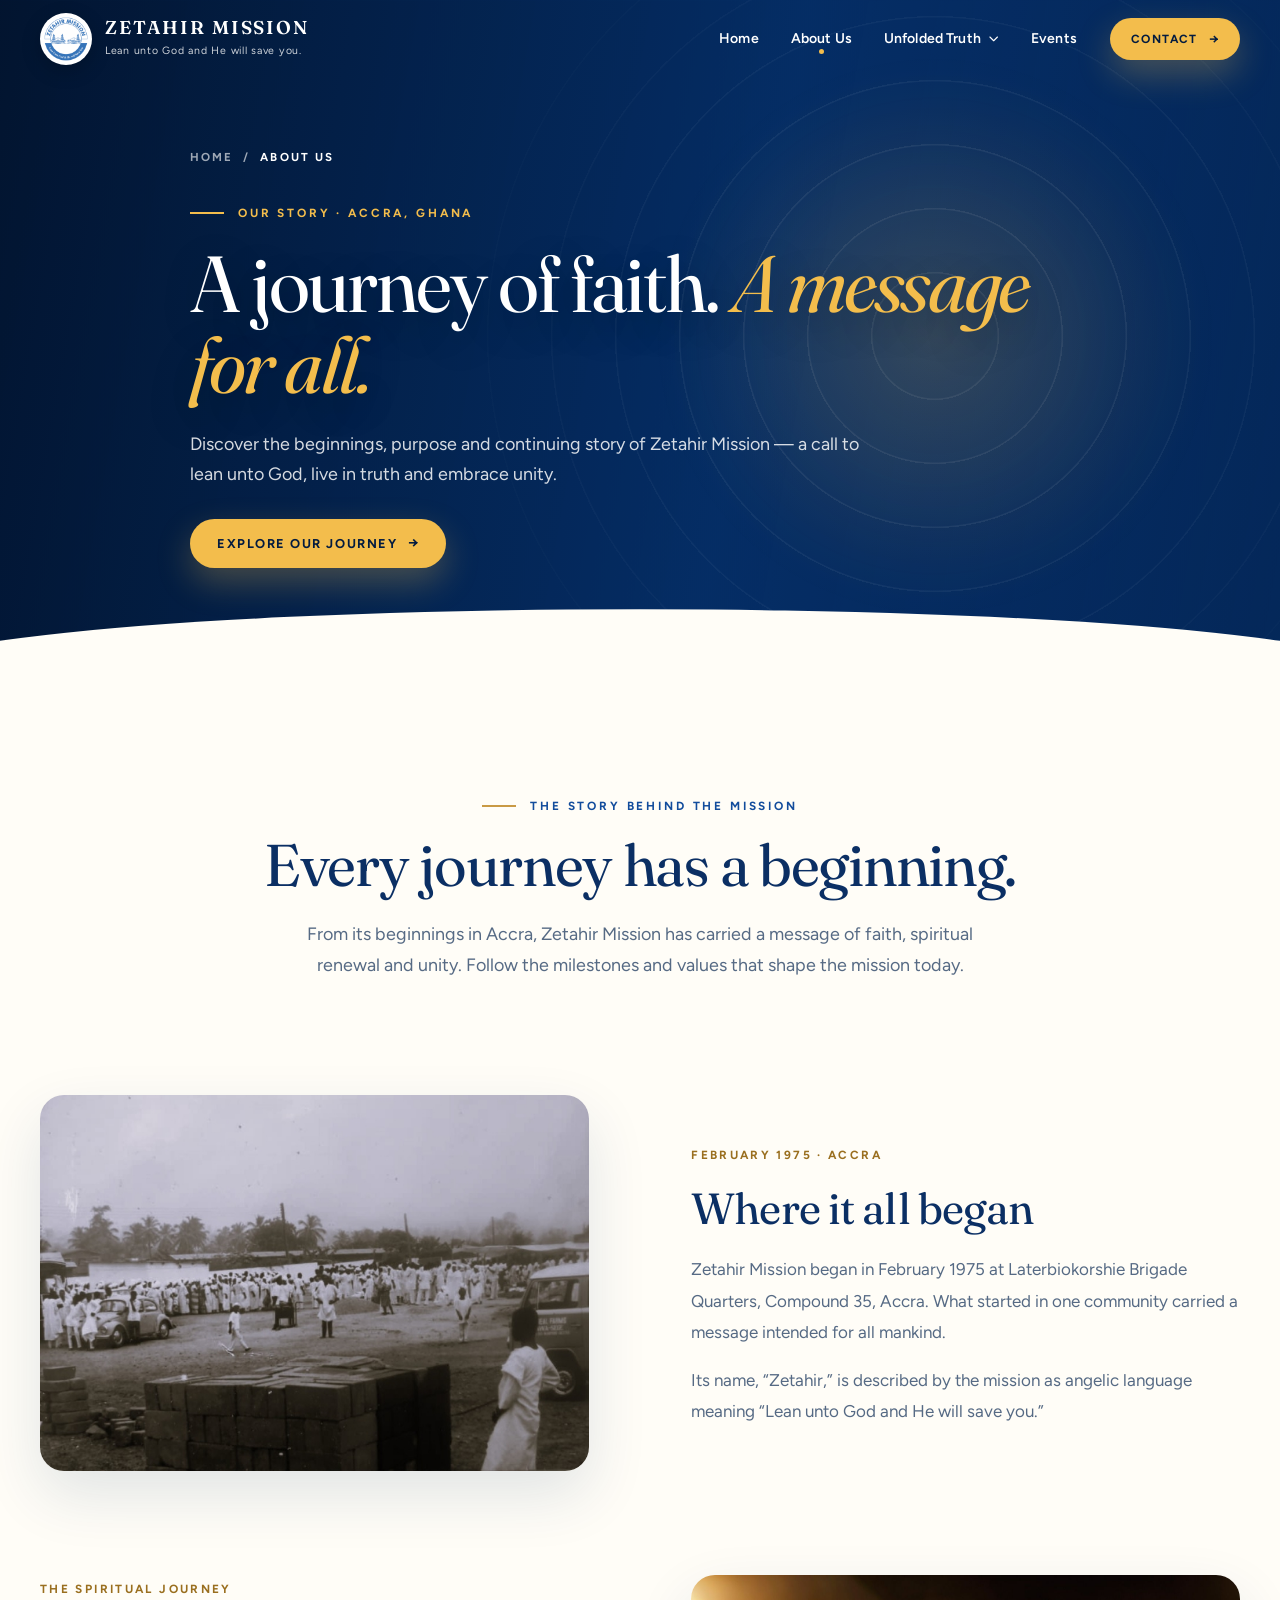
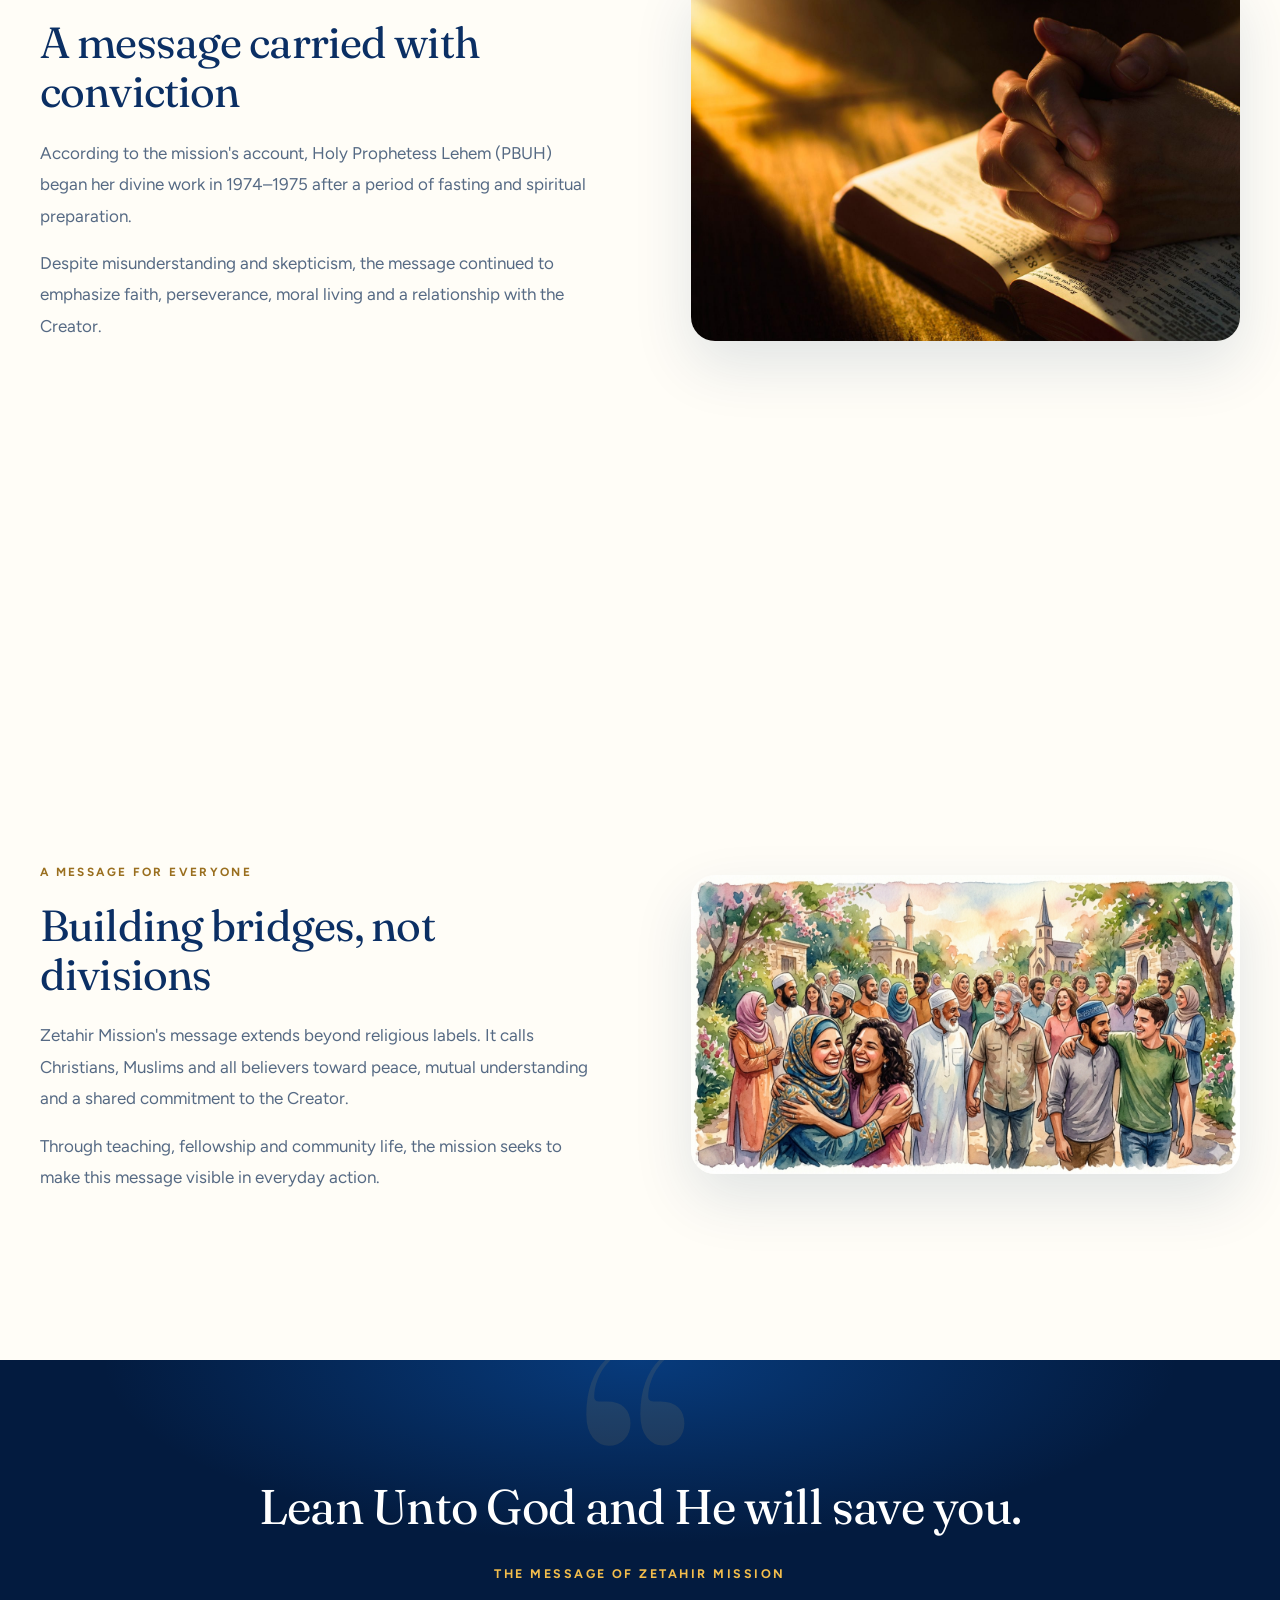
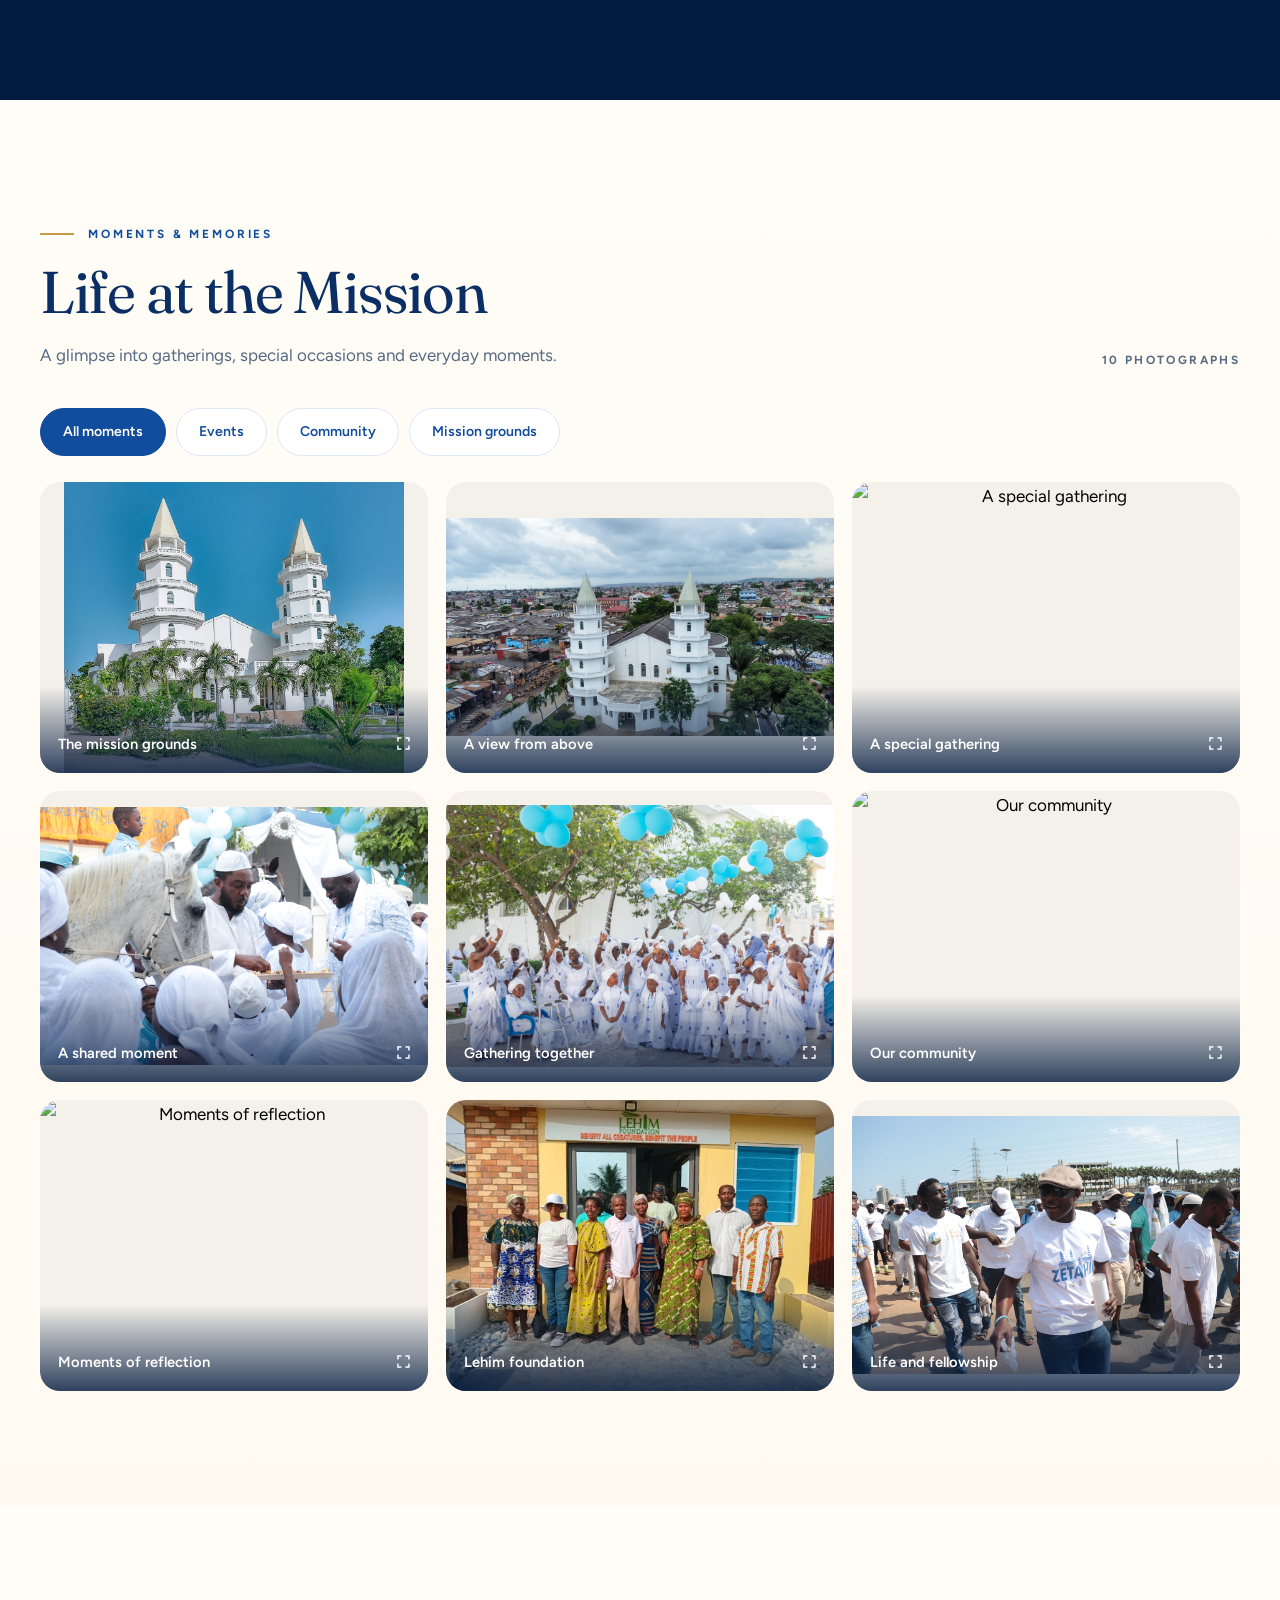
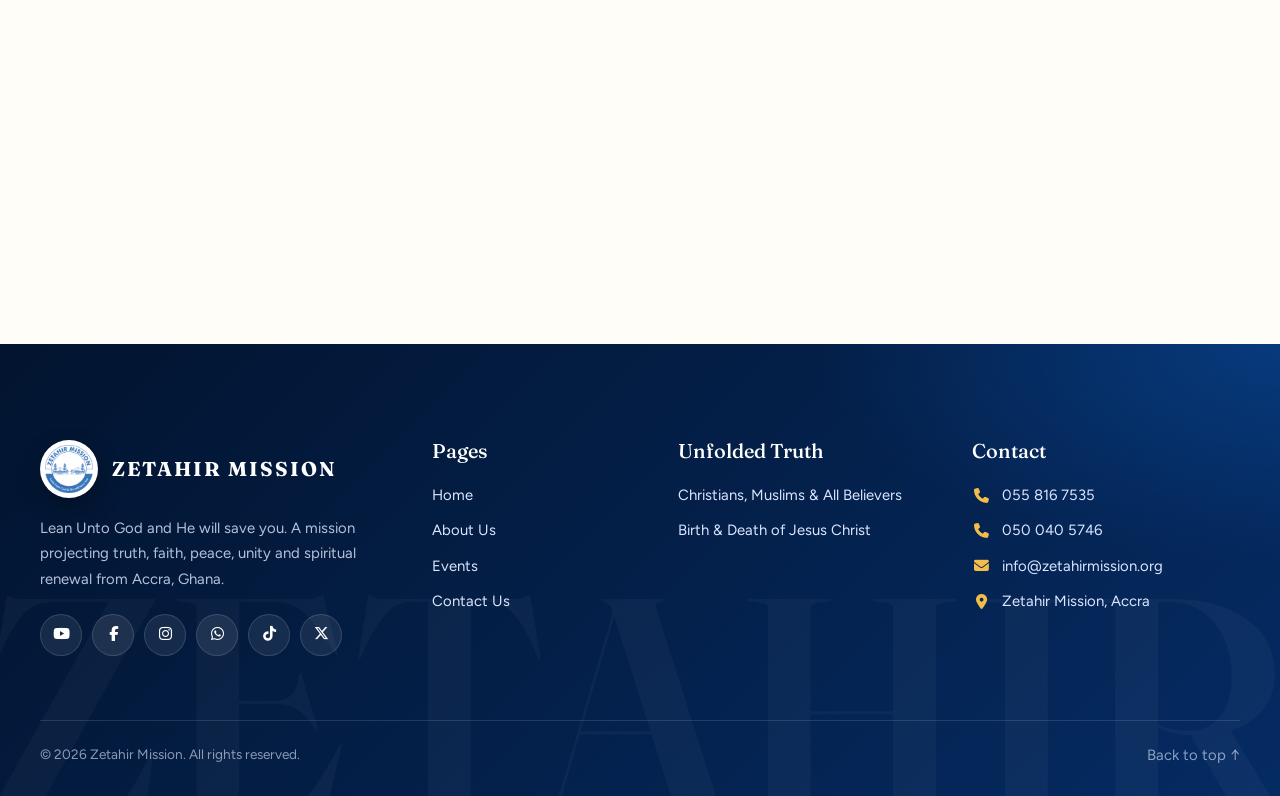
==== commit c2b98c3a: "add" ====
--- a/about.html
+++ b/about.html
@@ -98,7 +98,7 @@
         class="gallery-tile"
         type="button"
         data-category="grounds"
-        data-image="images/gallery/photo-01.jpg"
+        data-image="images/official/HP--29.jpg"
         data-caption="The mission grounds"
         aria-label="View photo: The mission grounds"
     >
@@ -118,7 +118,7 @@
         class="gallery-tile"
         type="button"
         data-category="grounds"
-        data-image="images/gallery/photo-02.jpg"
+        data-image="images/official/dji_fly_20230422_160206_53_1682179811916_photo_optimized.jpg"
         data-caption="A view from above"
         aria-label="View photo: A view from above"
     >
@@ -138,7 +138,7 @@
         class="gallery-tile"
         type="button"
         data-category="events"
-        data-image="images/gallery/photo-03.jpg"
+        data-image="images/official/_MG_0618.jpg"
         data-caption="A special gathering"
         aria-label="View photo: A special gathering"
     >
@@ -178,7 +178,7 @@
         class="gallery-tile"
         type="button"
         data-category="community"
-        data-image="images/gallery/photo-05.jpg"
+        data-image="images/official/IMG_7099.JPG"
         data-caption="A shared moment"
         aria-label="View photo: A shared moment"
     >
@@ -198,7 +198,7 @@
         class="gallery-tile"
         type="button"
         data-category="events"
-        data-image="images/gallery/photo-06.jpg"
+        data-image="images/official/_MG_0643.jpg"
         data-caption="Gathering together"
         aria-label="View photo: Gathering together"
     >
@@ -218,7 +218,7 @@
         class="gallery-tile"
         type="button"
         data-category="community"
-        data-image="images/gallery/photo-07.jpg"
+        data-image="images/official/IMG_6646.JPG"
         data-caption="Our community"
         aria-label="View photo: Our community"
     >
@@ -238,7 +238,7 @@
         class="gallery-tile"
         type="button"
         data-category="events"
-        data-image="images/gallery/photo-08.jpg"
+        data-image="images/official/IMG_6878.JPG"
         data-caption="Moments of reflection"
         aria-label="View photo: Moments of reflection"
     >
@@ -258,7 +258,7 @@
         class="gallery-tile"
         type="button"
         data-category="grounds"
-        data-image="images/gallery/photo-09.jpg"
+        data-image="images/official/lehim foundation.jpeg"
         data-caption="Around the mission"
         aria-label="View photo: Around the mission"
     >
@@ -278,7 +278,7 @@
         class="gallery-tile"
         type="button"
         data-category="community"
-        data-image="images/gallery/photo-10.jpg"
+        data-image="images/official/IMG_3451.JPG"
         data-caption="Life and fellowship"
         aria-label="View photo: Life and fellowship"
     >
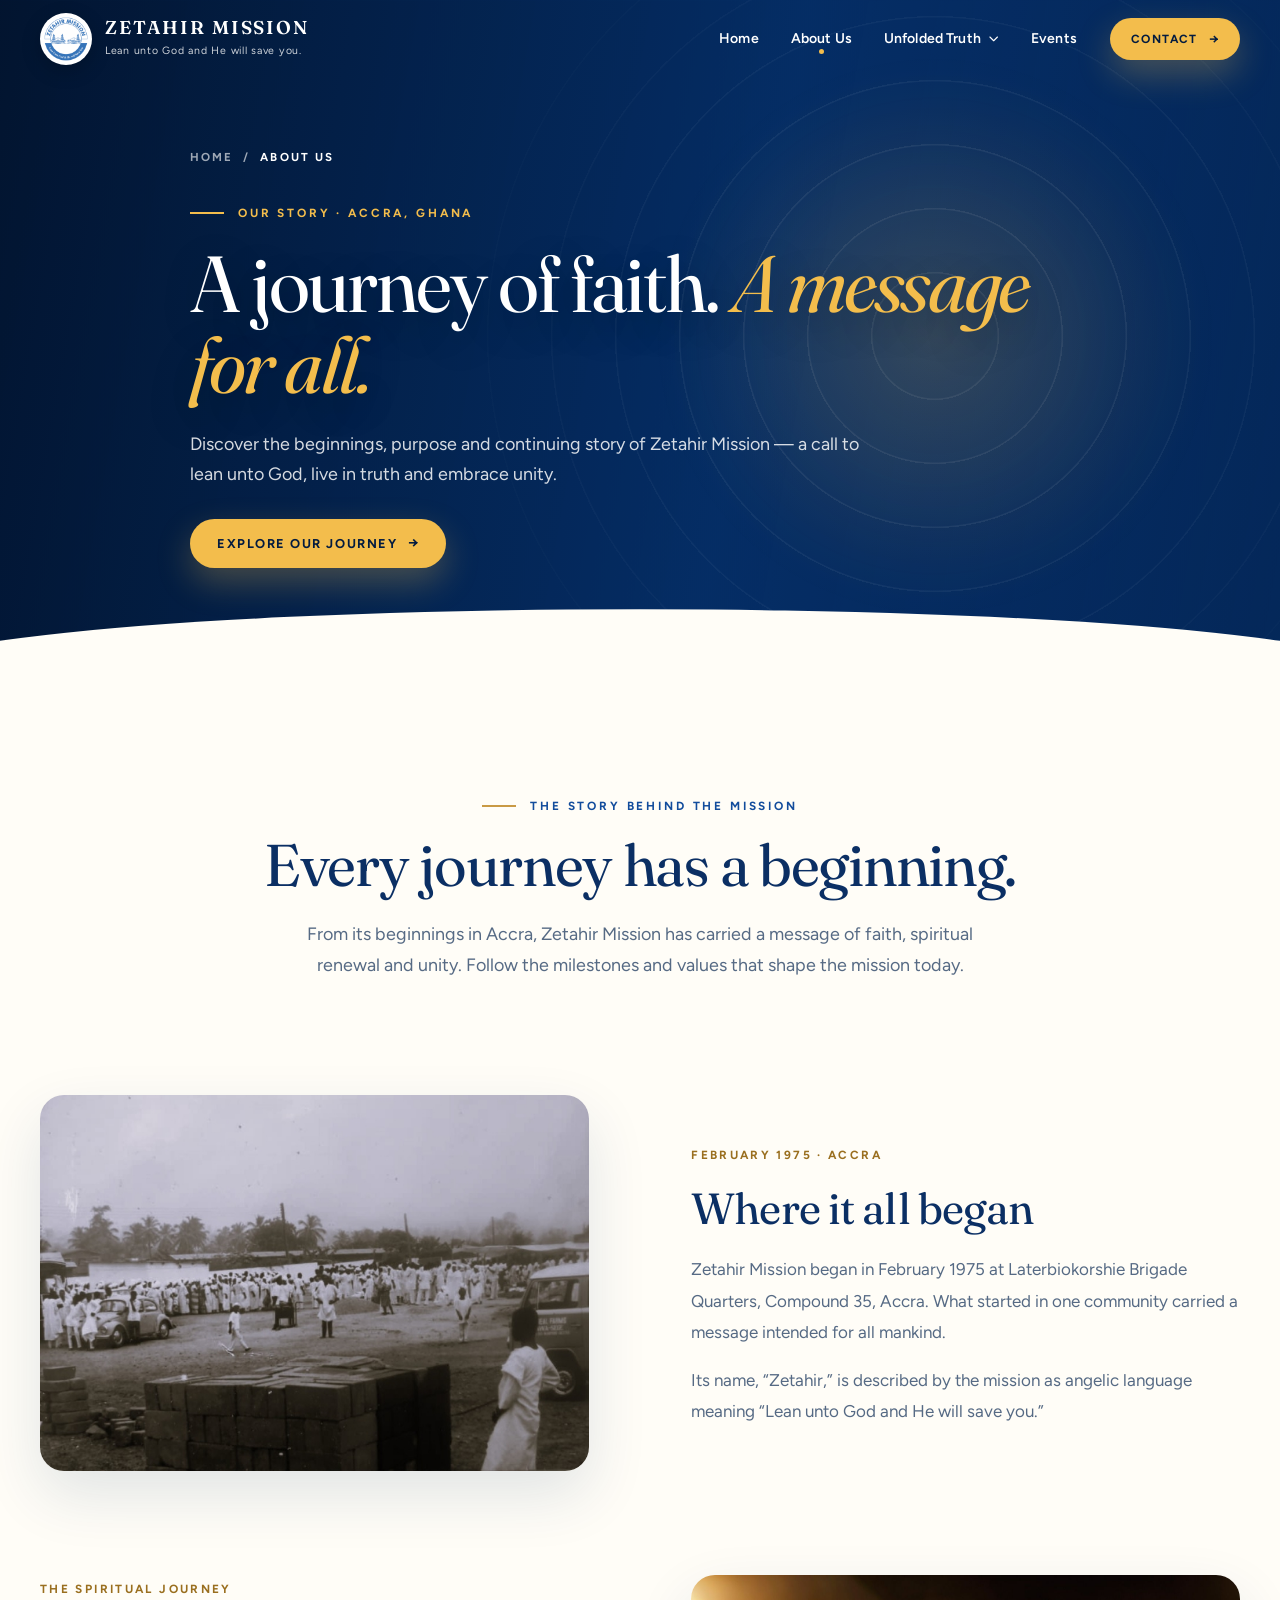
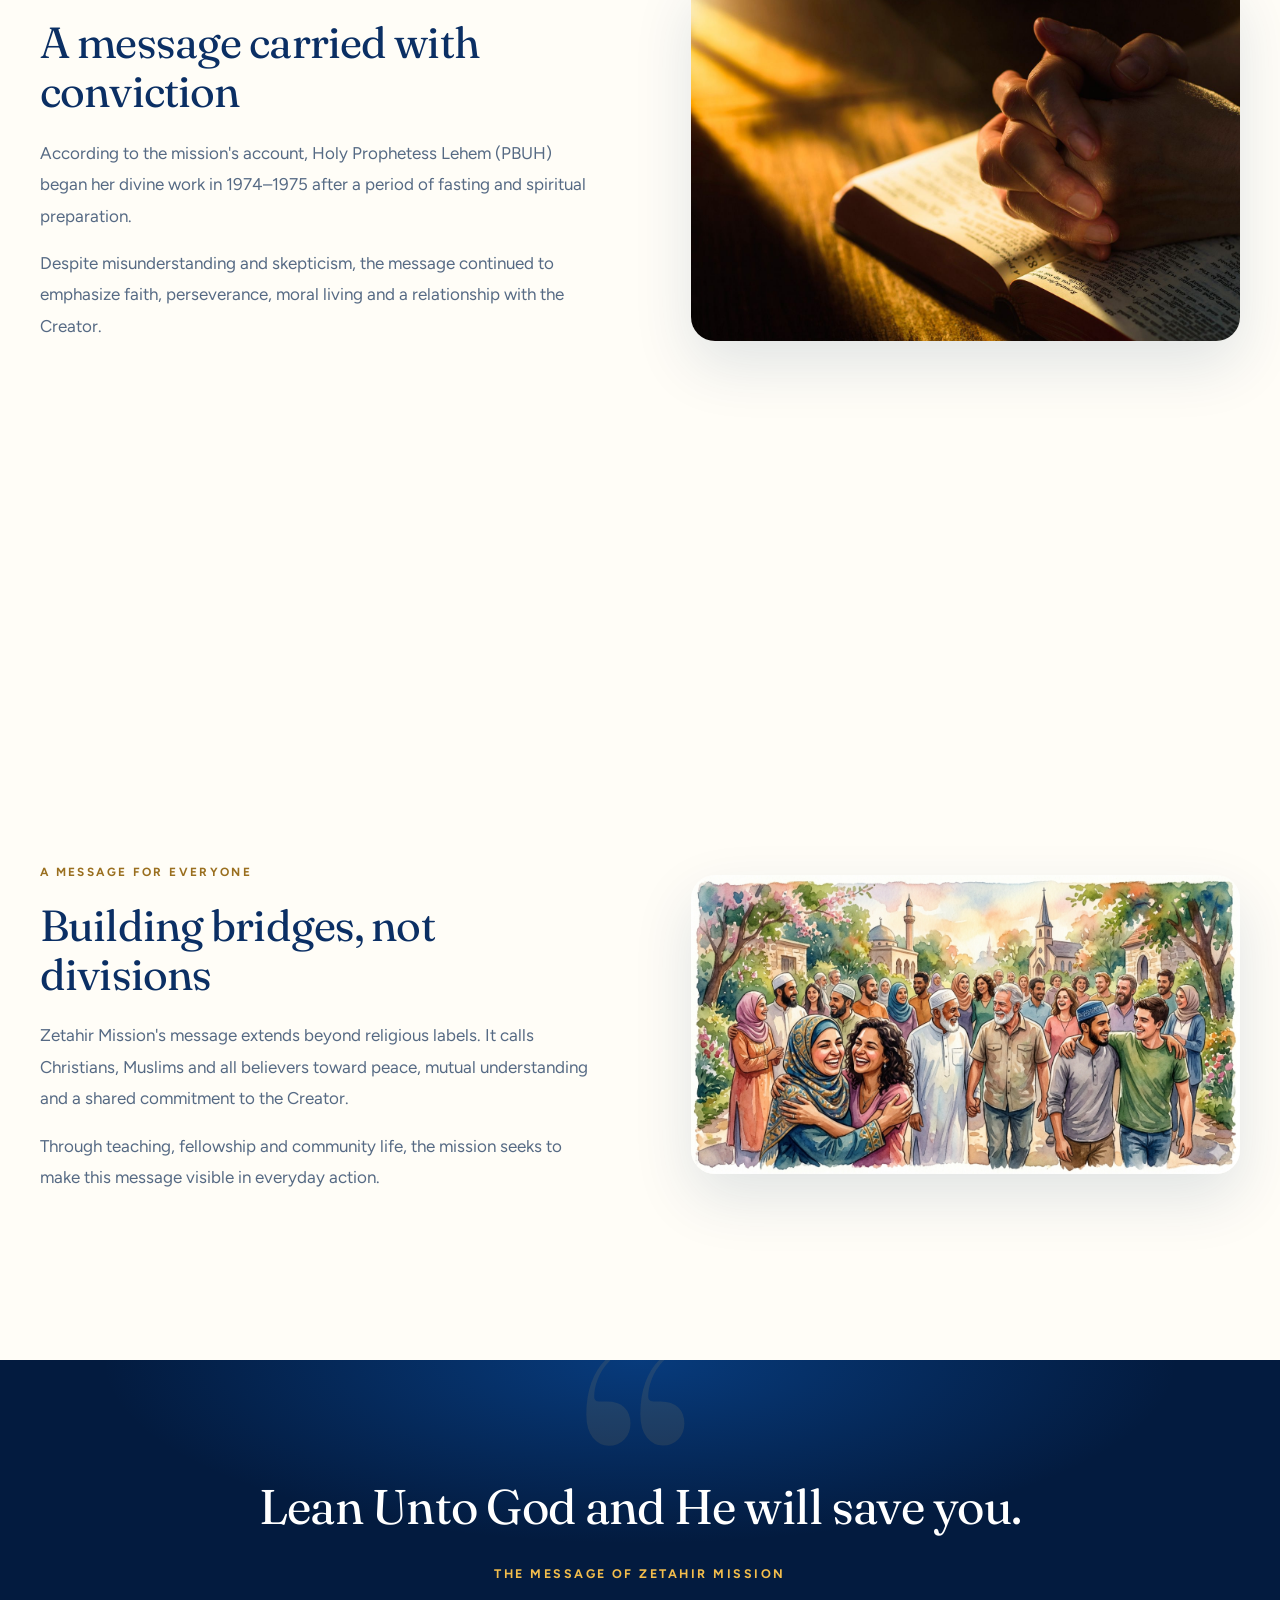
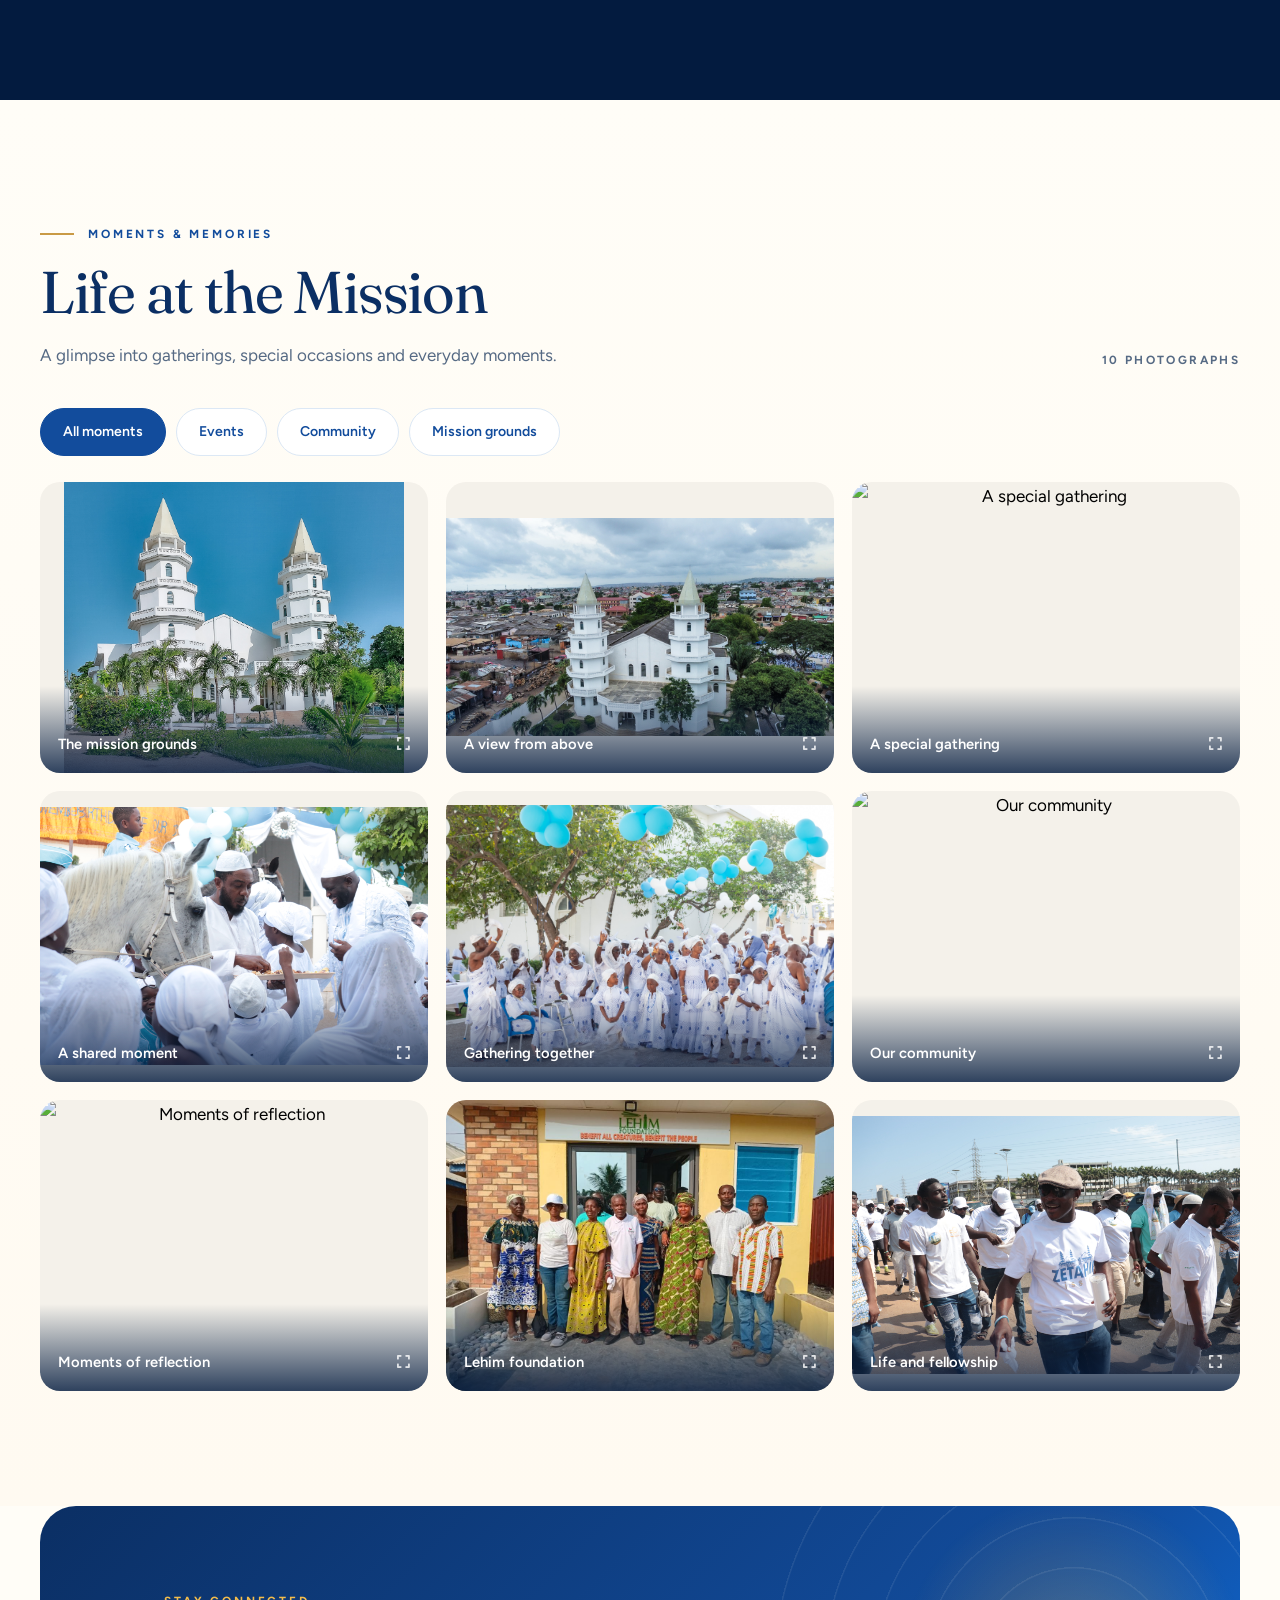
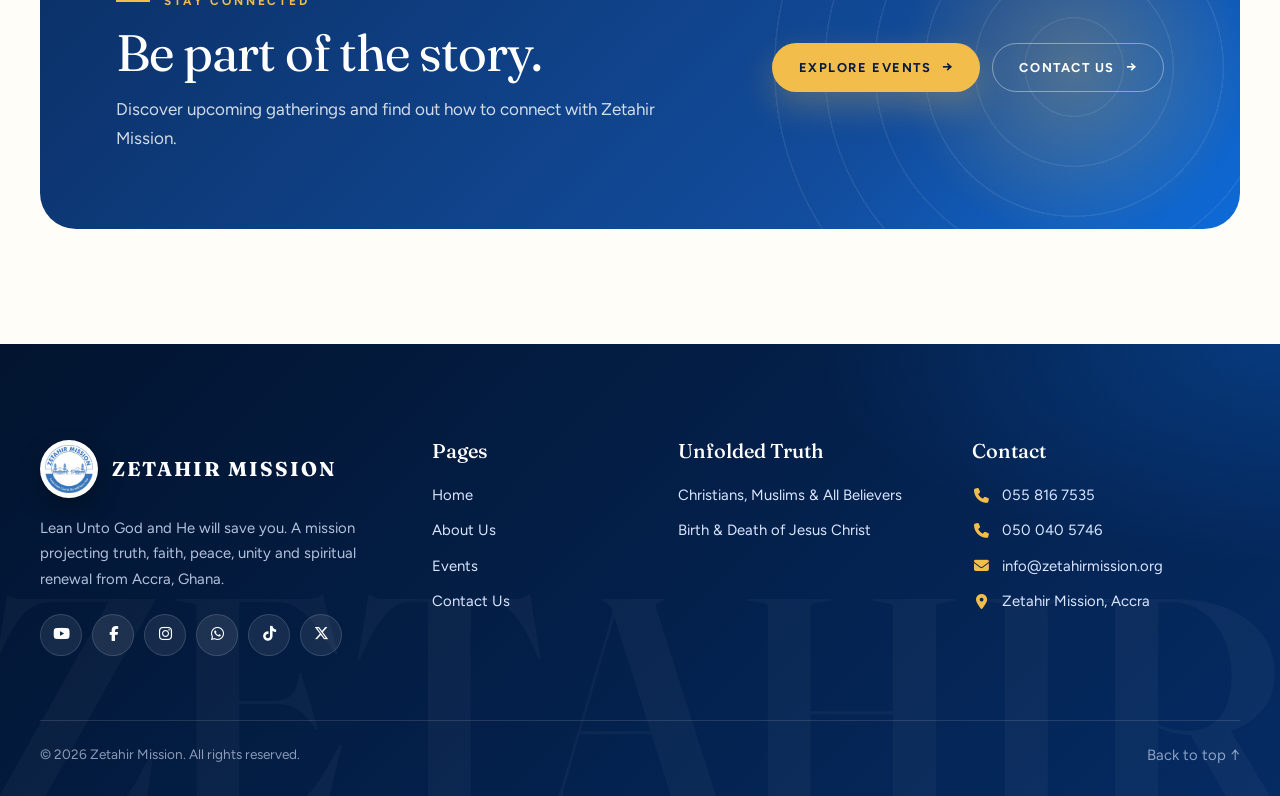
==== commit de6190bd: "a" ====
--- a/about.html
+++ b/about.html
@@ -98,7 +98,7 @@
         class="gallery-tile"
         type="button"
         data-category="grounds"
-        data-image="images/official/HP--29.jpg"
+        data-image="images/gallery/photo-01.jpg"
         data-caption="The mission grounds"
         aria-label="View photo: The mission grounds"
     >
@@ -118,7 +118,7 @@
         class="gallery-tile"
         type="button"
         data-category="grounds"
-        data-image="images/official/dji_fly_20230422_160206_53_1682179811916_photo_optimized.jpg"
+        data-image="images/gallery/photo-02.jpg"
         data-caption="A view from above"
         aria-label="View photo: A view from above"
     >
@@ -138,12 +138,12 @@
         class="gallery-tile"
         type="button"
         data-category="events"
-        data-image="images/official/_MG_0618.jpg"
+        data-image="images/gallery/photo-03.jpg"
         data-caption="A special gathering"
         aria-label="View photo: A special gathering"
     >
         <img
-            src="images/official/_MG_0618.jpg"
+            src="images/official/special-gathering.jpg"
             alt="A special gathering"
             loading="lazy"
         >
@@ -178,7 +178,7 @@
         class="gallery-tile"
         type="button"
         data-category="community"
-        data-image="images/official/IMG_7099.JPG"
+        data-image="images/gallery/photo-05.jpg"
         data-caption="A shared moment"
         aria-label="View photo: A shared moment"
     >
@@ -198,12 +198,12 @@
         class="gallery-tile"
         type="button"
         data-category="events"
-        data-image="images/official/_MG_0643.jpg"
+        data-image="images/gallery/photo-06.jpg"
         data-caption="Gathering together"
         aria-label="View photo: Gathering together"
     >
         <img
-            src="images/official/_MG_0643.jpg"
+            src="images/official/gathering-together.jpg"
             alt="Gathering together"
             loading="lazy"
         >
@@ -218,7 +218,7 @@
         class="gallery-tile"
         type="button"
         data-category="community"
-        data-image="images/official/IMG_6646.JPG"
+        data-image="images/gallery/photo-07.jpg"
         data-caption="Our community"
         aria-label="View photo: Our community"
     >
@@ -238,7 +238,7 @@
         class="gallery-tile"
         type="button"
         data-category="events"
-        data-image="images/official/IMG_6878.JPG"
+        data-image="images/gallery/photo-08.jpg"
         data-caption="Moments of reflection"
         aria-label="View photo: Moments of reflection"
     >
@@ -258,7 +258,7 @@
         class="gallery-tile"
         type="button"
         data-category="grounds"
-        data-image="images/official/lehim foundation.jpeg"
+        data-image="images/gallery/photo-09.jpg"
         data-caption="Around the mission"
         aria-label="View photo: Around the mission"
     >
@@ -278,7 +278,7 @@
         class="gallery-tile"
         type="button"
         data-category="community"
-        data-image="images/official/IMG_3451.JPG"
+        data-image="images/gallery/photo-10.jpg"
         data-caption="Life and fellowship"
         aria-label="View photo: Life and fellowship"
     >
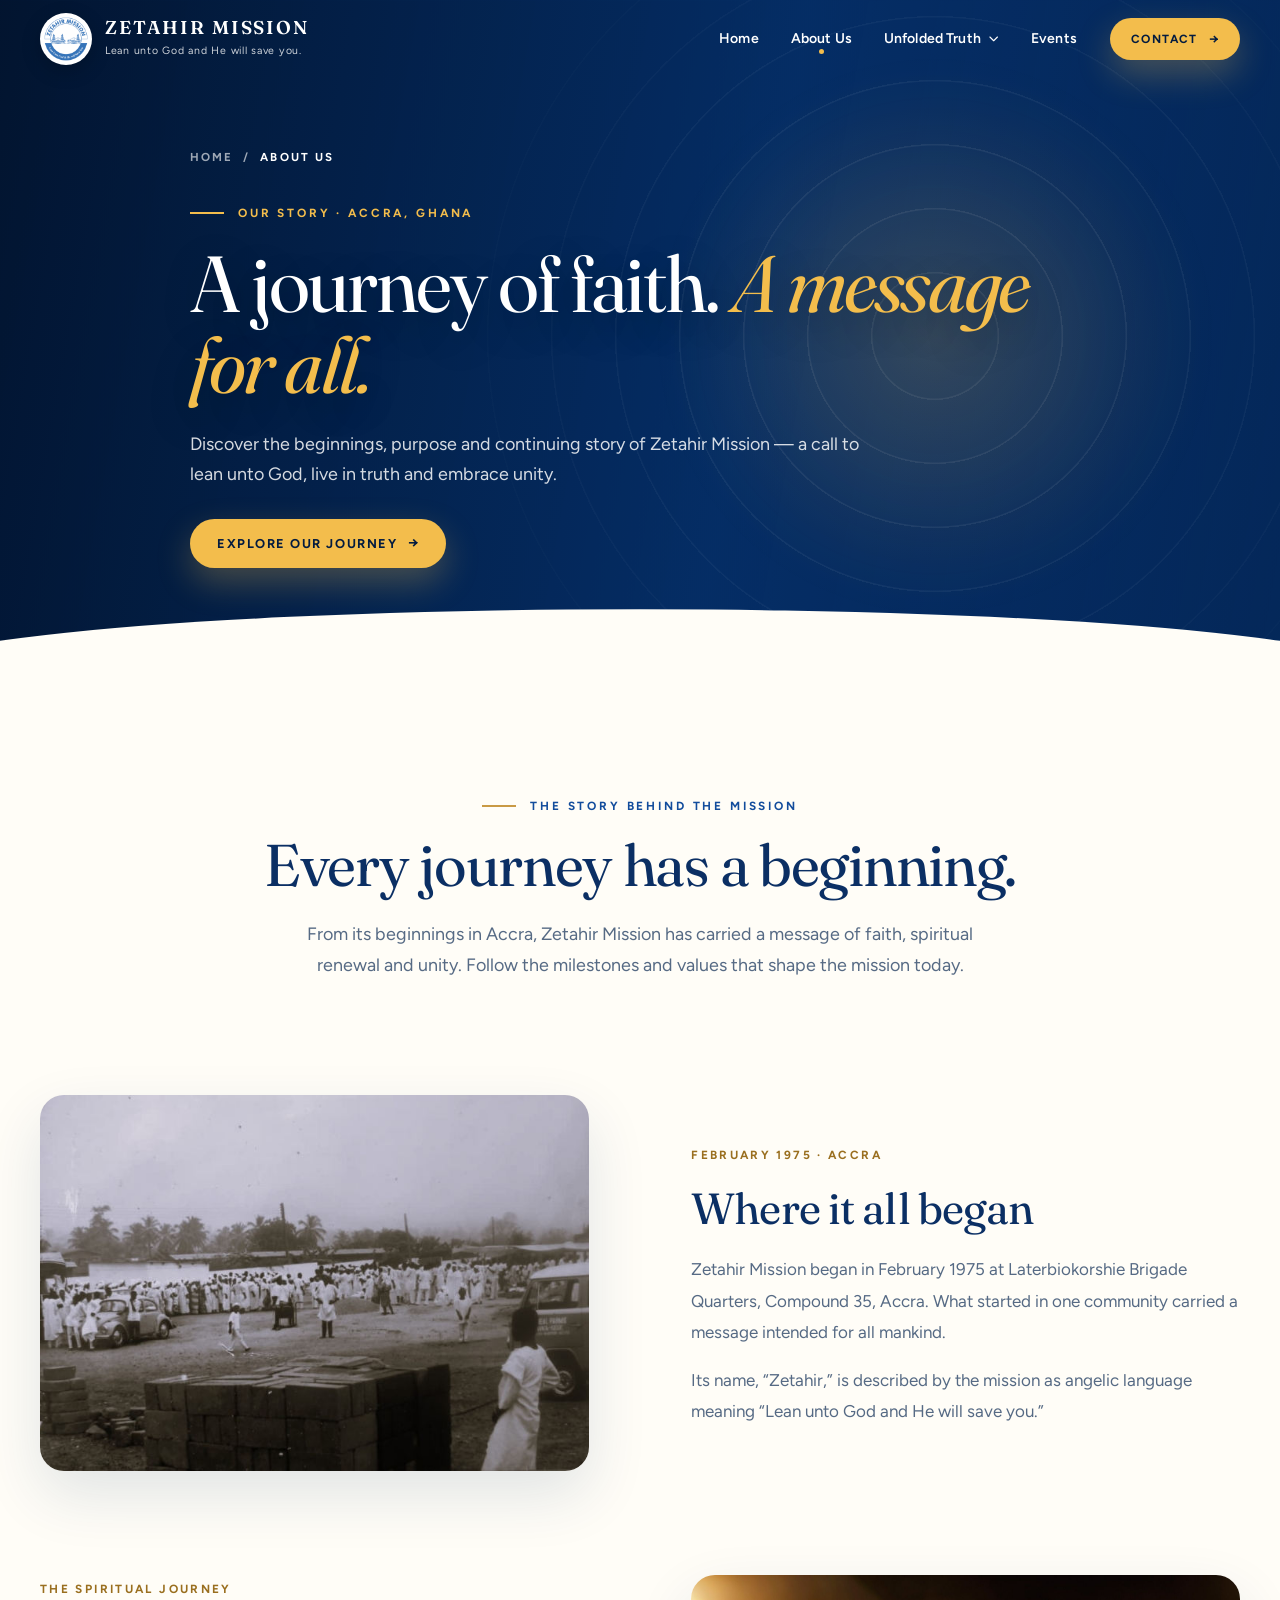
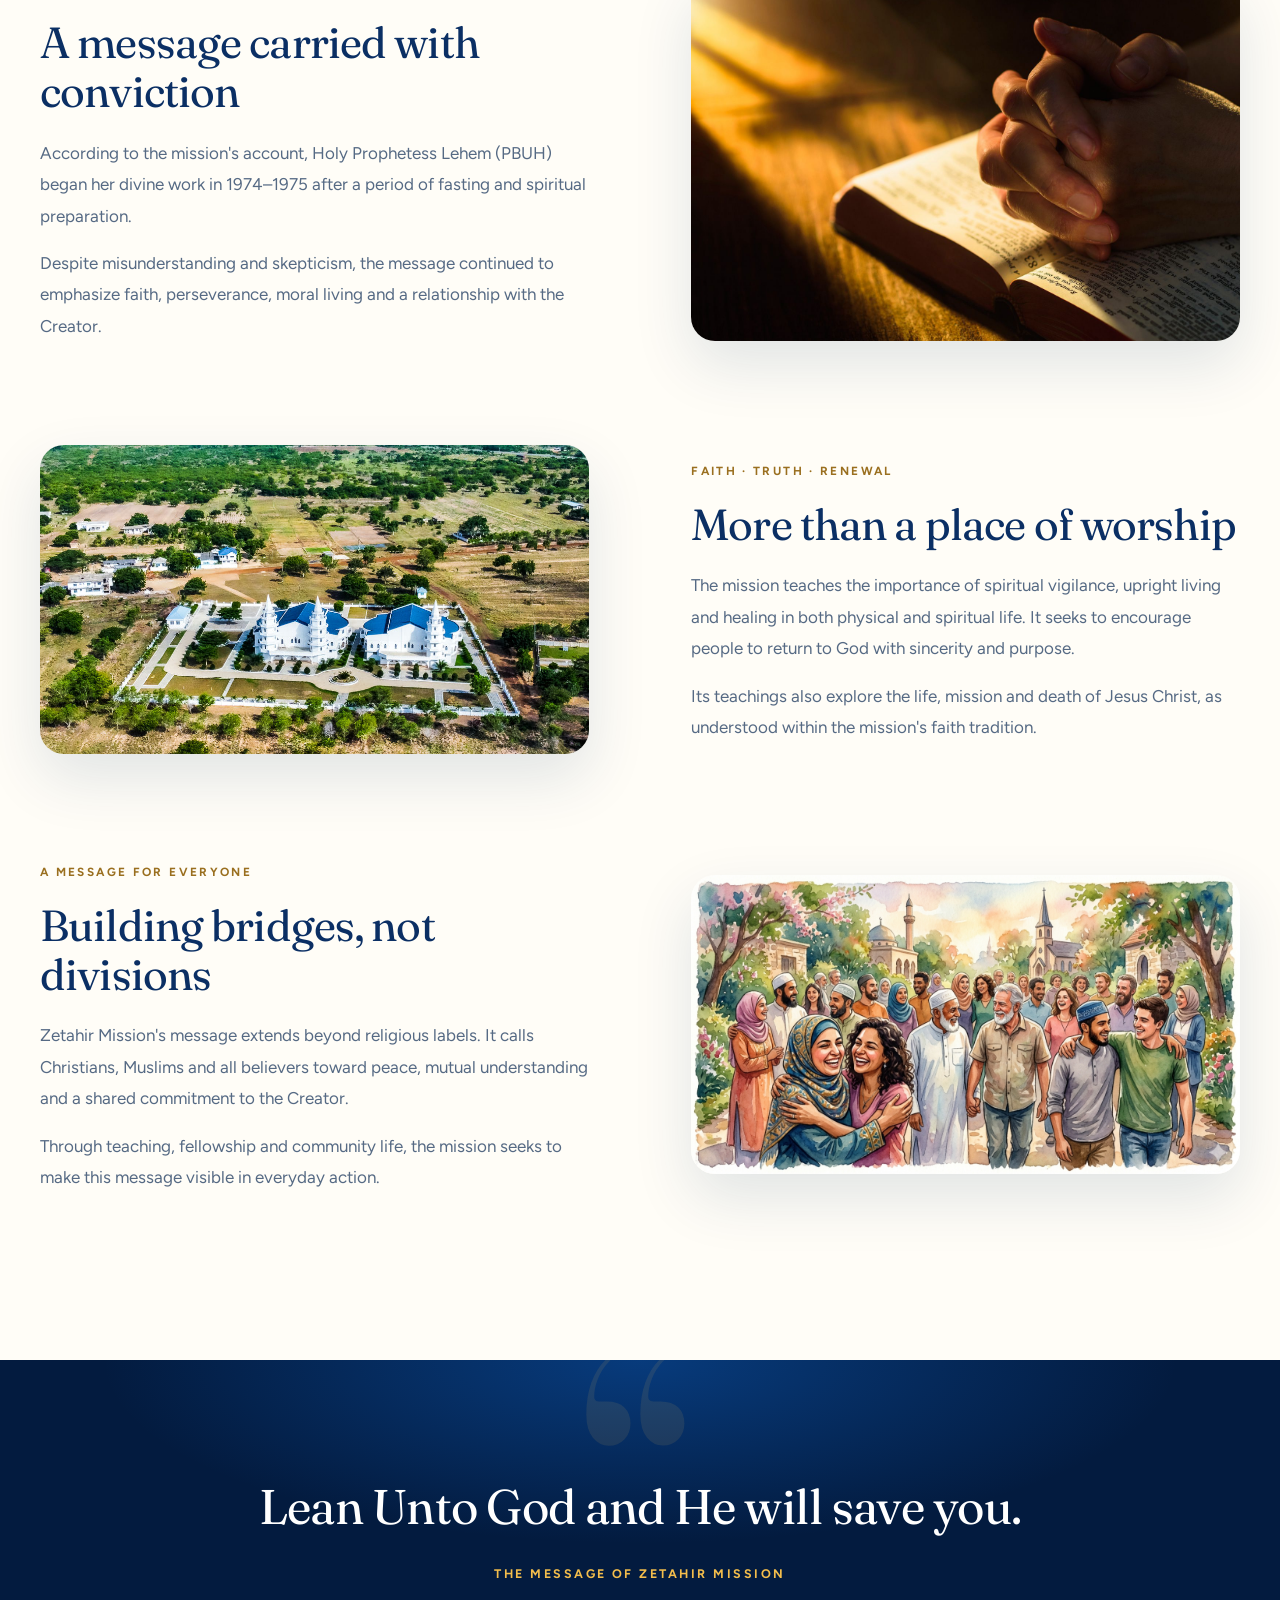
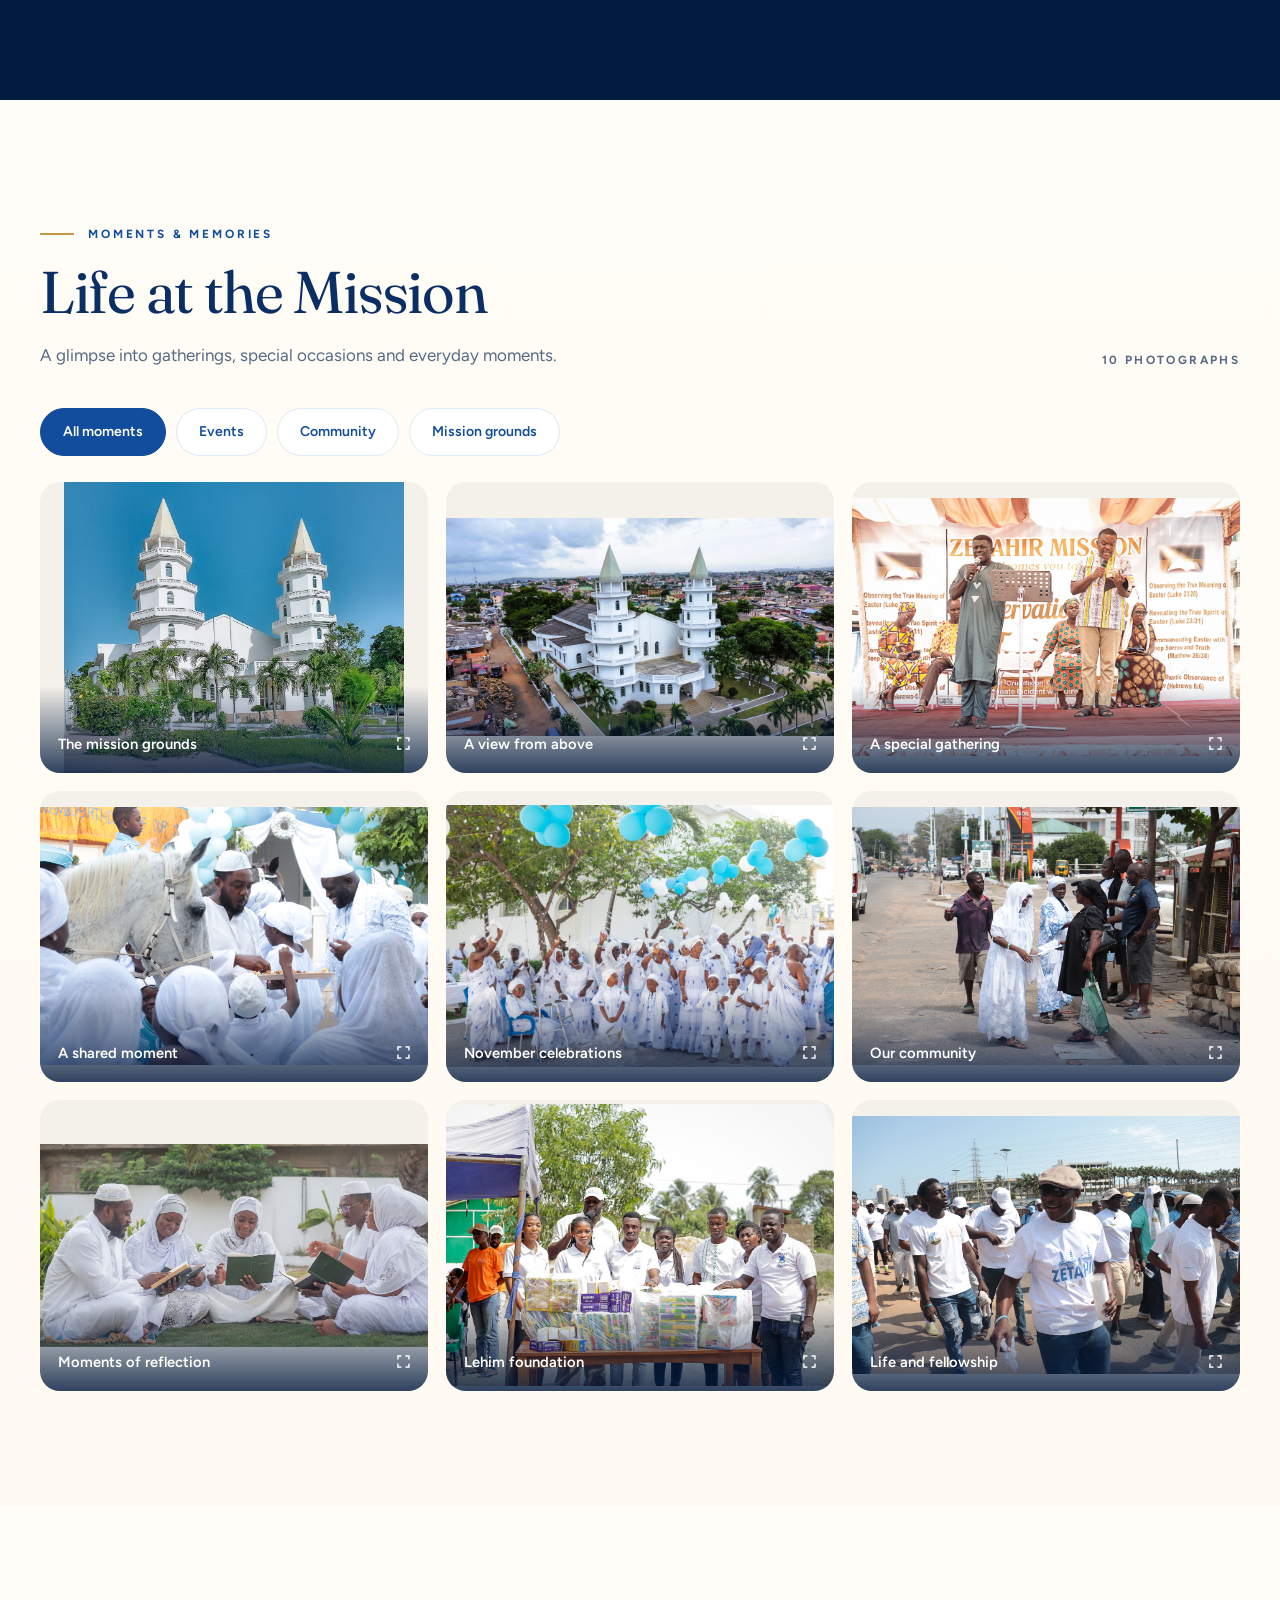
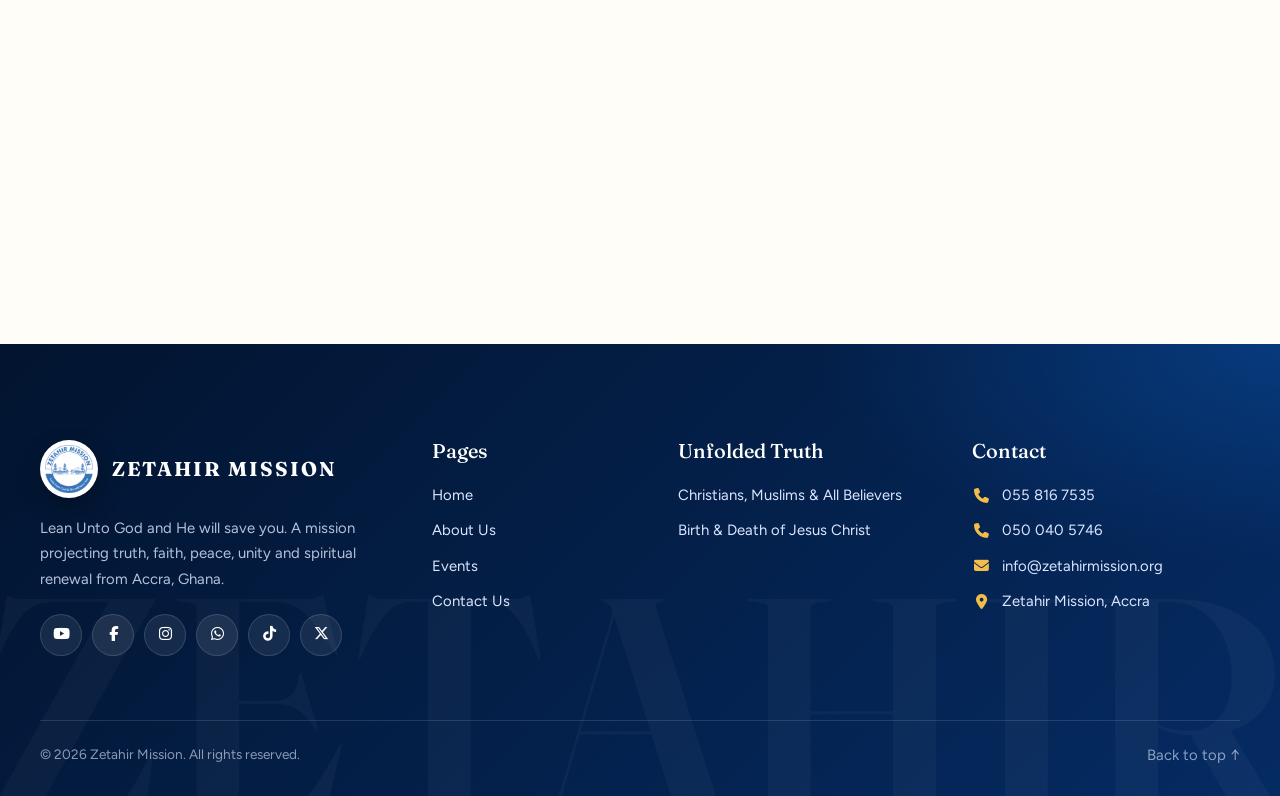
==== commit eb834e07: "edit" ====
--- a/about.html
+++ b/about.html
@@ -123,7 +123,7 @@
         aria-label="View photo: A view from above"
     >
         <img
-            src="images/official/dji_fly_20230422_160206_53_1682179811916_photo_optimized.jpg"
+            src="images/official/dji_fly_20230422_160310_54_1682179813567_photo_optimized.jpg"
             alt="A view from above"
             loading="lazy"
         >
@@ -143,7 +143,7 @@
         aria-label="View photo: A special gathering"
     >
         <img
-            src="images/official/special-gathering.jpg"
+            src="images/A special gathering/IMG_3863.jpg"
             alt="A special gathering"
             loading="lazy"
         >
@@ -177,7 +177,7 @@
     <button
         class="gallery-tile"
         type="button"
-        data-category="community"
+        data-category="all"
         data-image="images/gallery/photo-05.jpg"
         data-caption="A shared moment"
         aria-label="View photo: A shared moment"
@@ -209,7 +209,7 @@
         >
 
         <span class="gallery-overlay">
-            <span>Gathering together</span>
+            <span>November celebrations</span>
             <i class="fa-solid fa-expand" aria-hidden="true"></i>
         </span>
     </button>
@@ -243,7 +243,7 @@
         aria-label="View photo: Moments of reflection"
     >
         <img
-            src="images/official/IMG_6878.JPG"
+            src="images/momments of reflection/HP-5092.jpg"
             alt="Moments of reflection"
             loading="lazy"
         >
@@ -257,13 +257,13 @@
     <button
         class="gallery-tile"
         type="button"
-        data-category="grounds"
+        data-category="events"
         data-image="images/gallery/photo-09.jpg"
         data-caption="Around the mission"
         aria-label="View photo: Around the mission"
     >
         <img
-            src="images/official/lehim foundation.jpeg"
+            src="images/Lehim foundation/_R2A0715.jpg"
             alt="Lehim foundation"
             loading="lazy"
         >
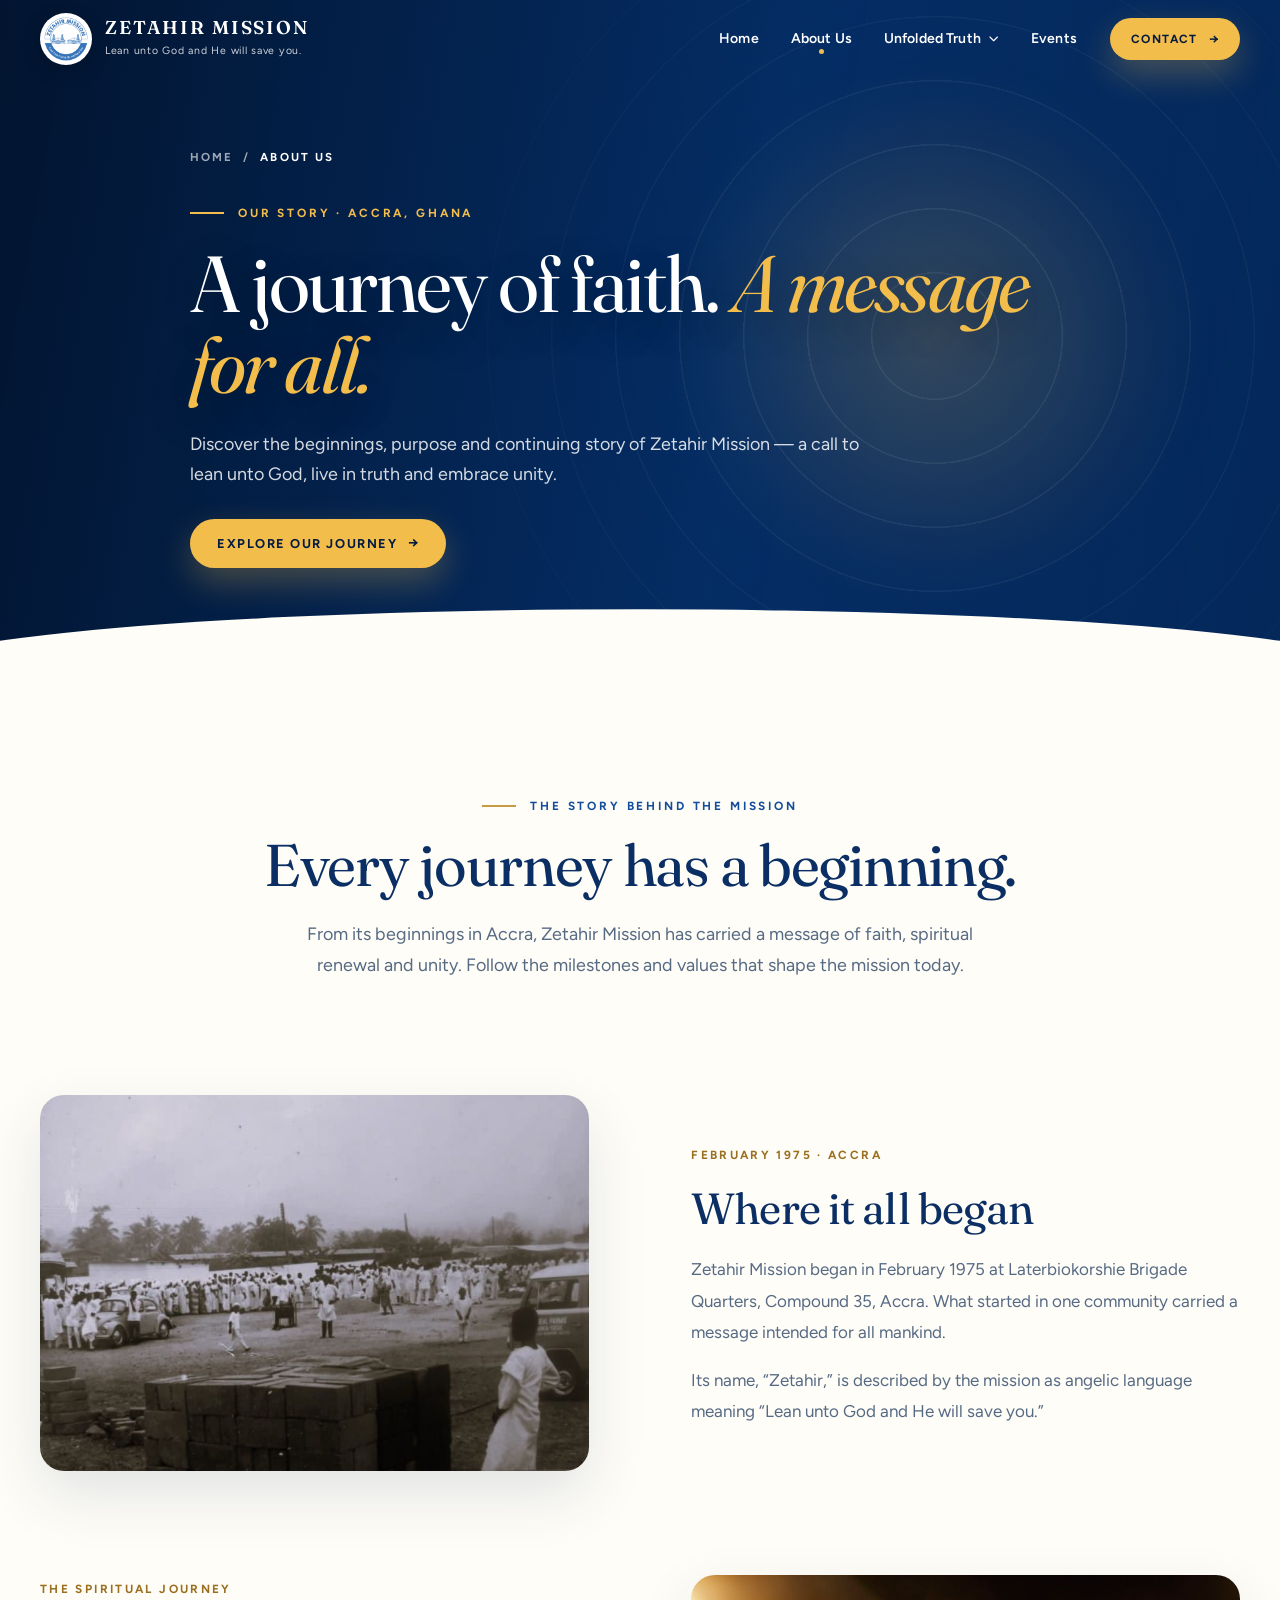
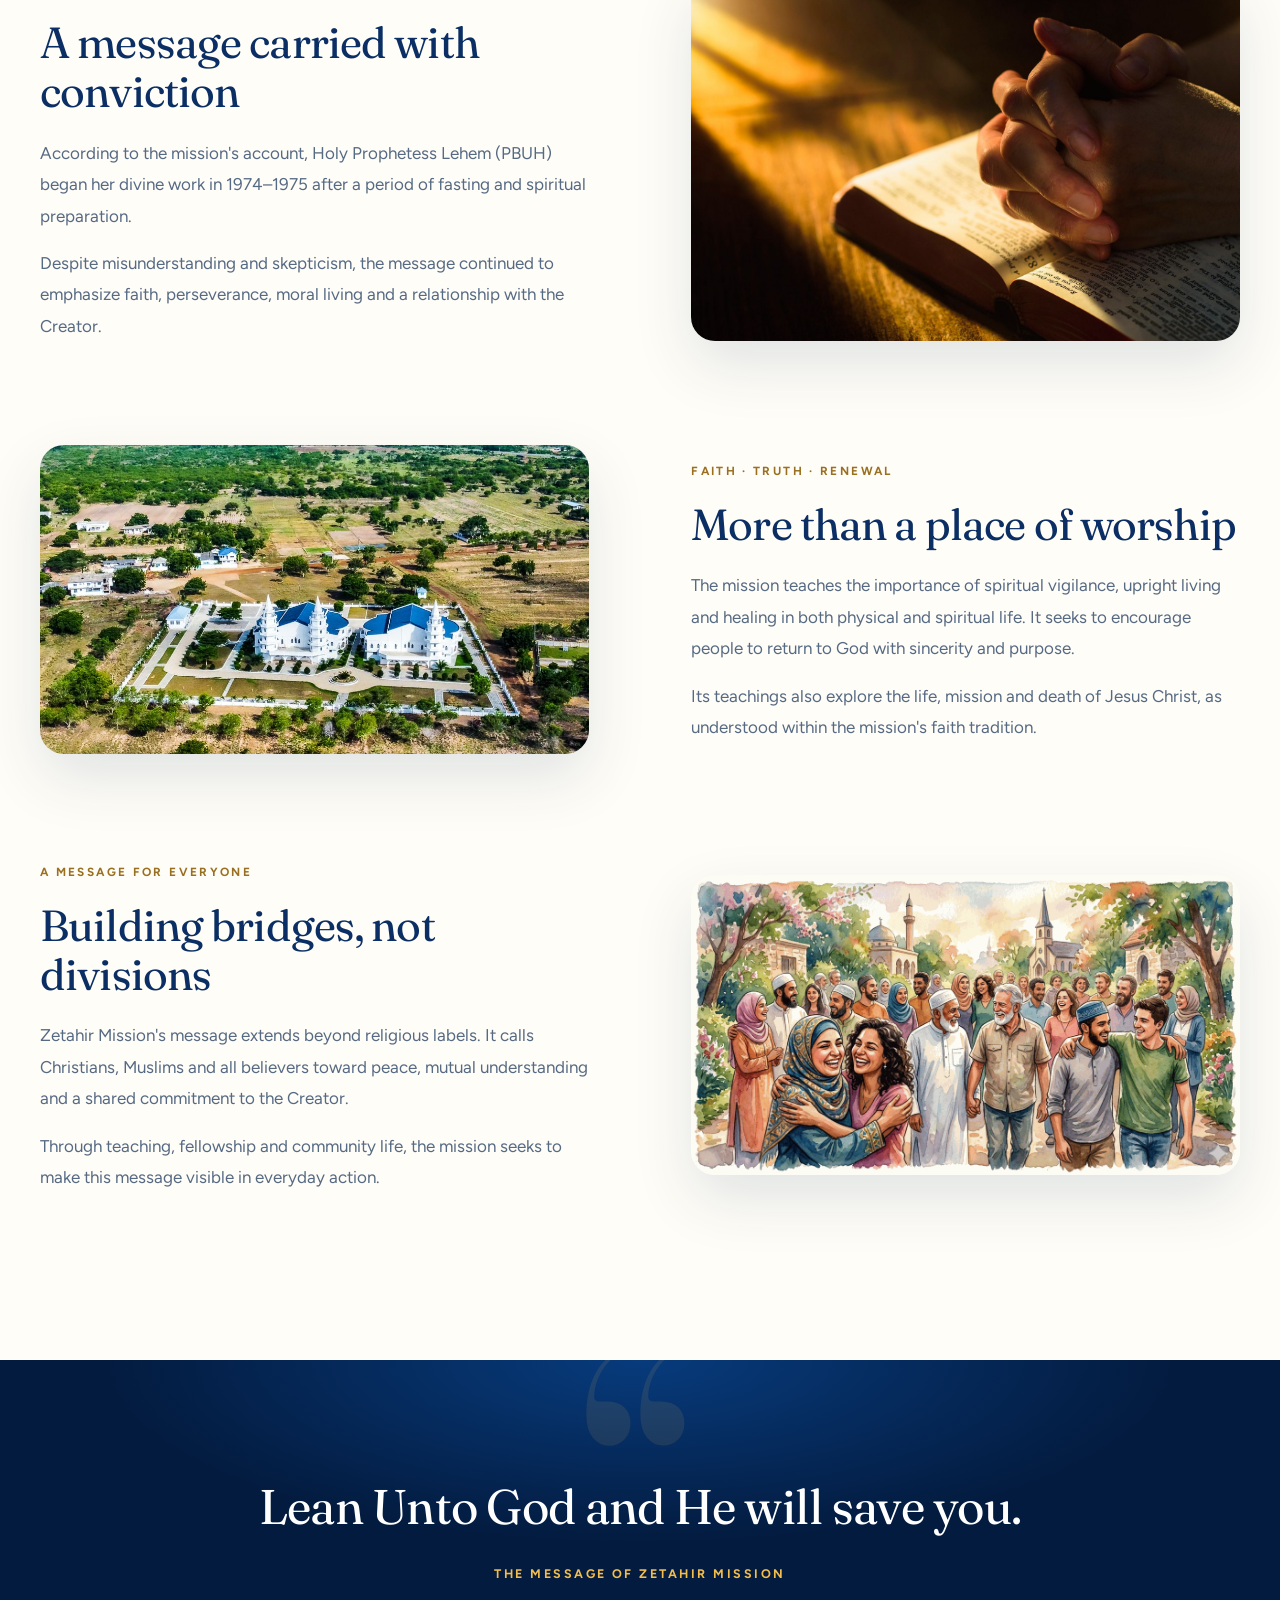
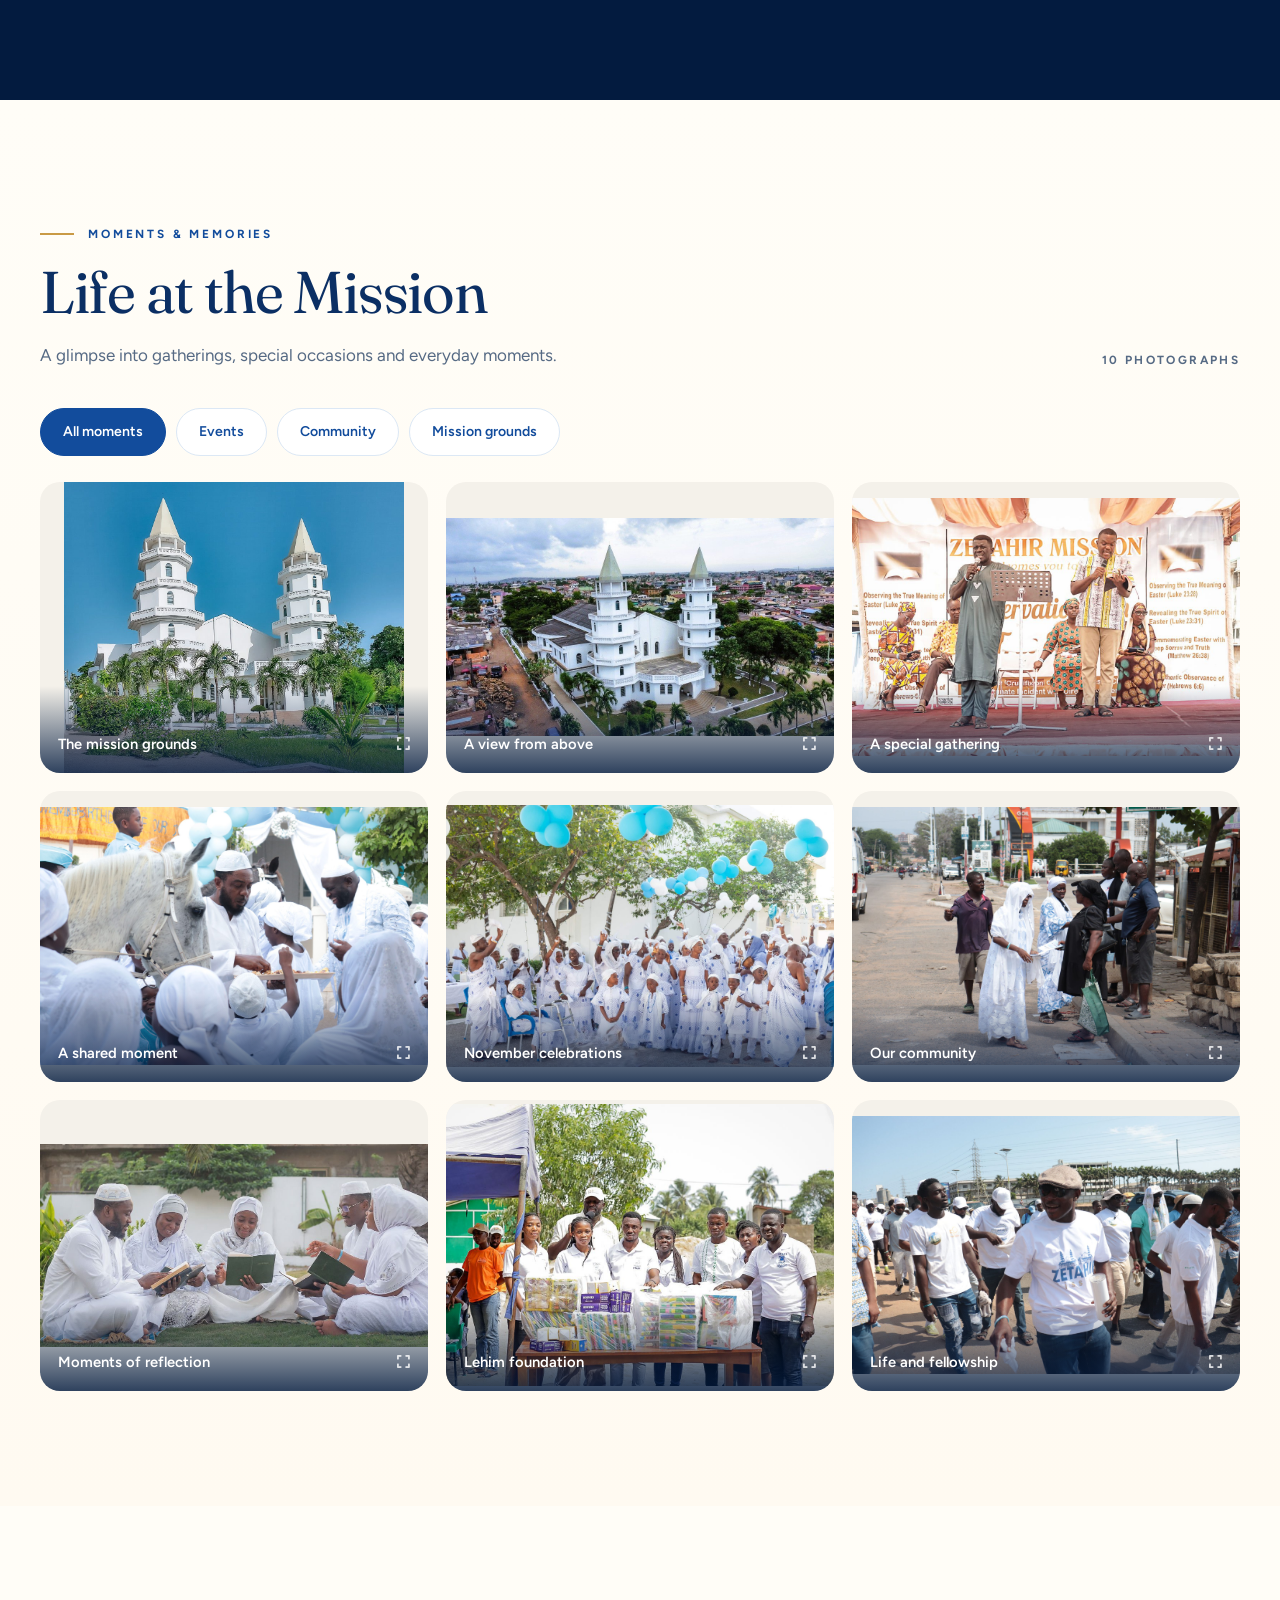
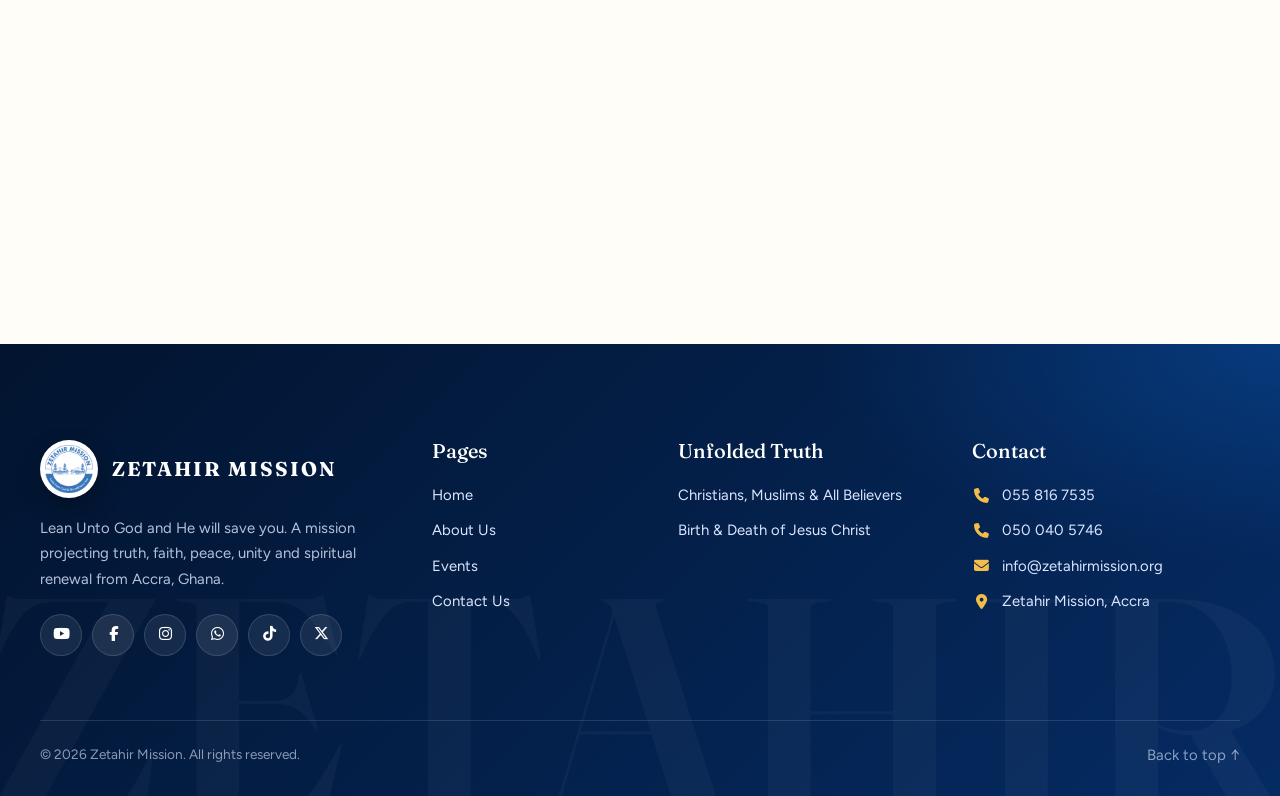
==== commit f8b0fe4a: "edit" ====
--- a/about.html
+++ b/about.html
@@ -98,7 +98,7 @@
         class="gallery-tile"
         type="button"
         data-category="grounds"
-        data-image="images/gallery/photo-01.jpg"
+        
         data-caption="The mission grounds"
         aria-label="View photo: The mission grounds"
     >
@@ -118,7 +118,7 @@
         class="gallery-tile"
         type="button"
         data-category="grounds"
-        data-image="images/gallery/photo-02.jpg"
+        
         data-caption="A view from above"
         aria-label="View photo: A view from above"
     >
@@ -138,7 +138,7 @@
         class="gallery-tile"
         type="button"
         data-category="events"
-        data-image="images/gallery/photo-03.jpg"
+        
         data-caption="A special gathering"
         aria-label="View photo: A special gathering"
     >
@@ -158,7 +158,7 @@
         class="gallery-tile"
         type="button"
         data-category="grounds"
-        data-image="images/gallery/photo-04.jpg"
+        
         data-caption="Spaces and surroundings"
         aria-label="View photo: Spaces and surroundings"
     >
@@ -178,7 +178,7 @@
         class="gallery-tile"
         type="button"
         data-category="all"
-        data-image="images/gallery/photo-05.jpg"
+        
         data-caption="A shared moment"
         aria-label="View photo: A shared moment"
     >
@@ -198,7 +198,7 @@
         class="gallery-tile"
         type="button"
         data-category="events"
-        data-image="images/gallery/photo-06.jpg"
+        
         data-caption="Gathering together"
         aria-label="View photo: Gathering together"
     >
@@ -218,7 +218,7 @@
         class="gallery-tile"
         type="button"
         data-category="community"
-        data-image="images/gallery/photo-07.jpg"
+        
         data-caption="Our community"
         aria-label="View photo: Our community"
     >
@@ -238,7 +238,7 @@
         class="gallery-tile"
         type="button"
         data-category="events"
-        data-image="images/gallery/photo-08.jpg"
+        
         data-caption="Moments of reflection"
         aria-label="View photo: Moments of reflection"
     >
@@ -258,7 +258,7 @@
         class="gallery-tile"
         type="button"
         data-category="events"
-        data-image="images/gallery/photo-09.jpg"
+        
         data-caption="Around the mission"
         aria-label="View photo: Around the mission"
     >
@@ -278,7 +278,7 @@
         class="gallery-tile"
         type="button"
         data-category="community"
-        data-image="images/gallery/photo-10.jpg"
+        
         data-caption="Life and fellowship"
         aria-label="View photo: Life and fellowship"
     >
